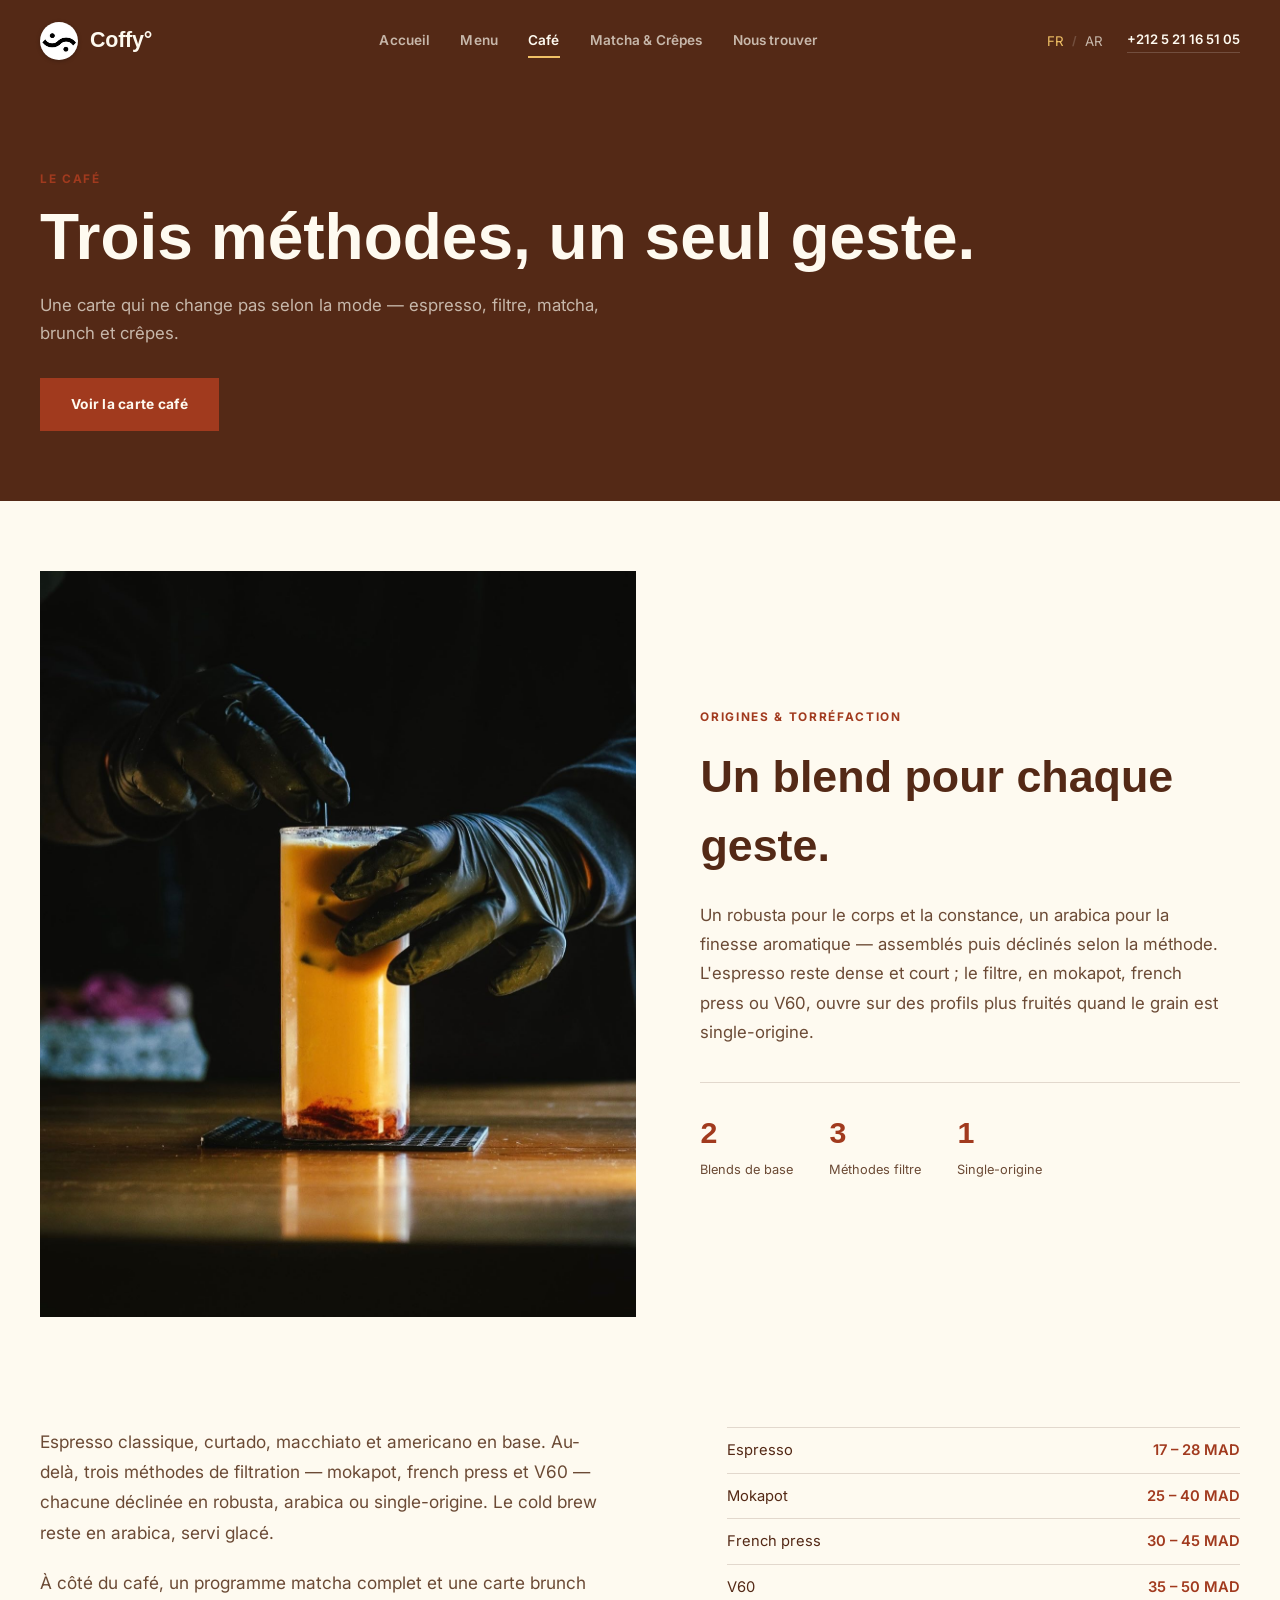
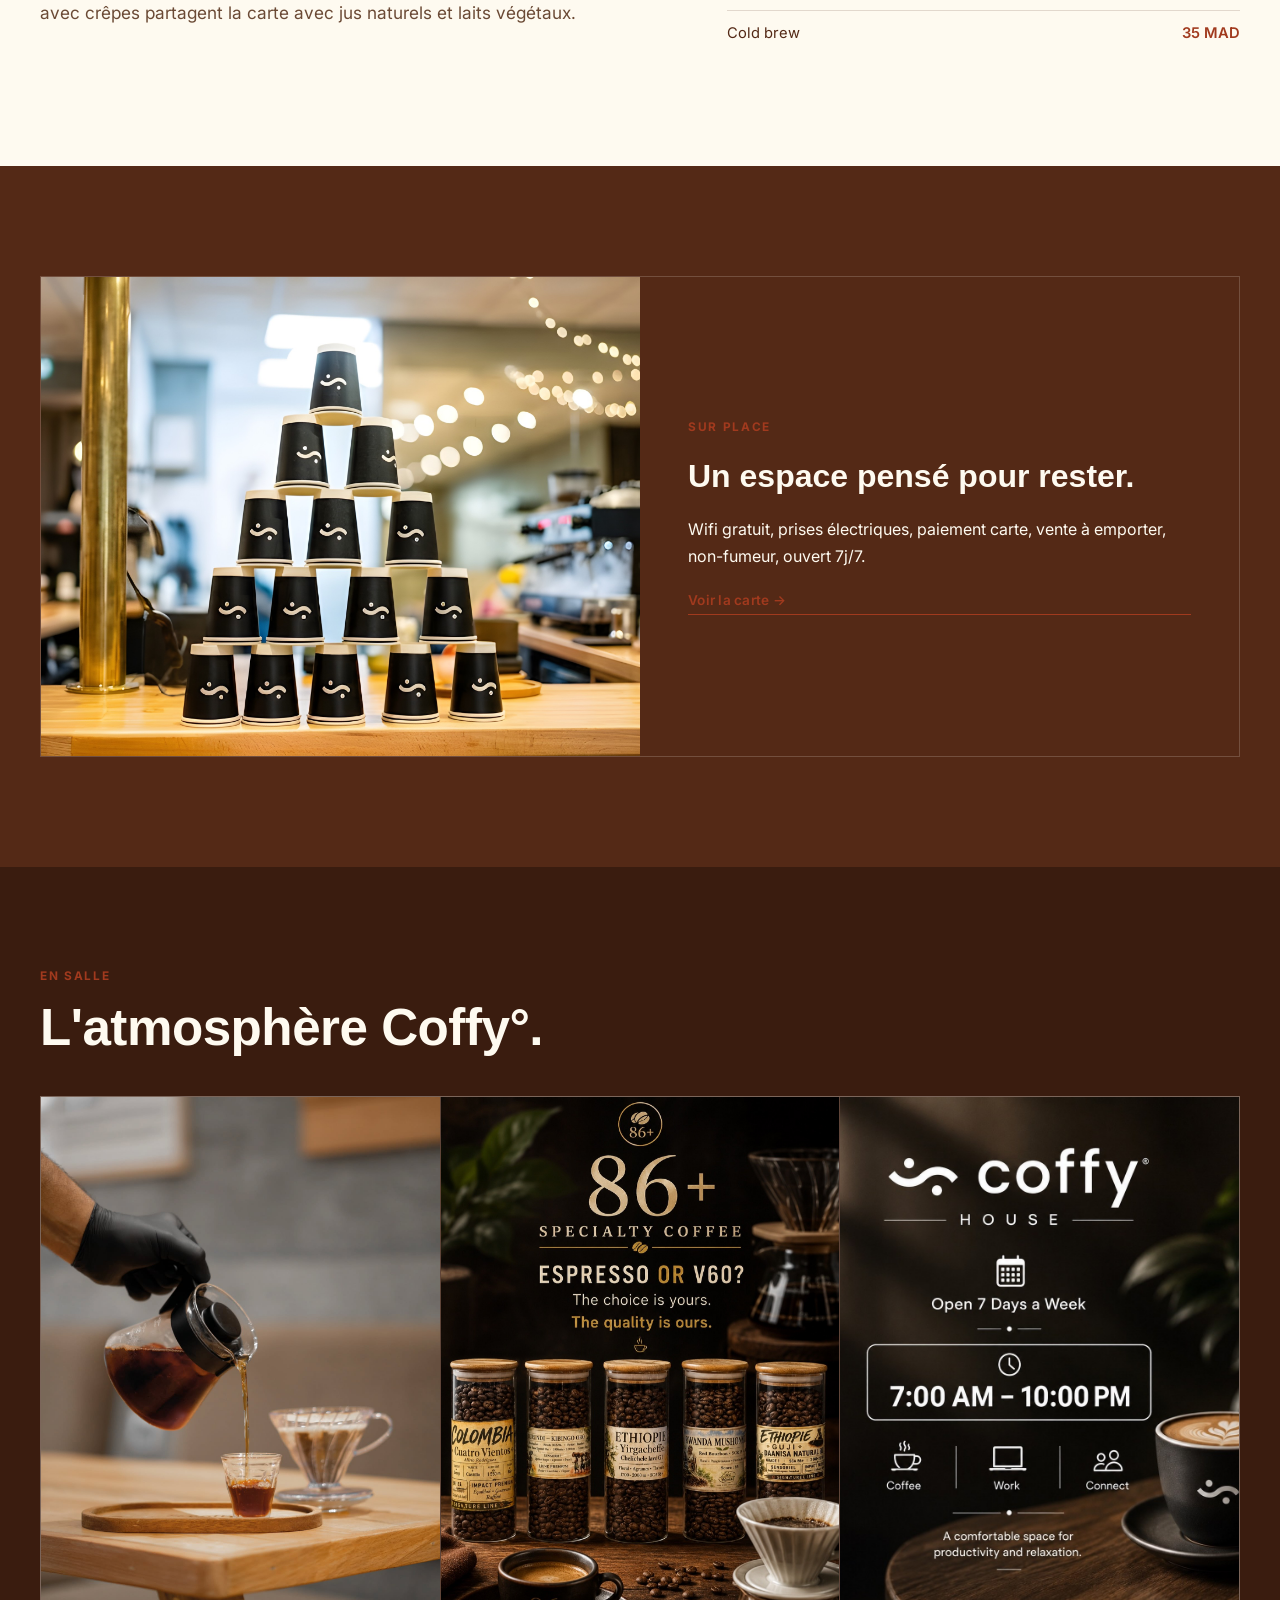
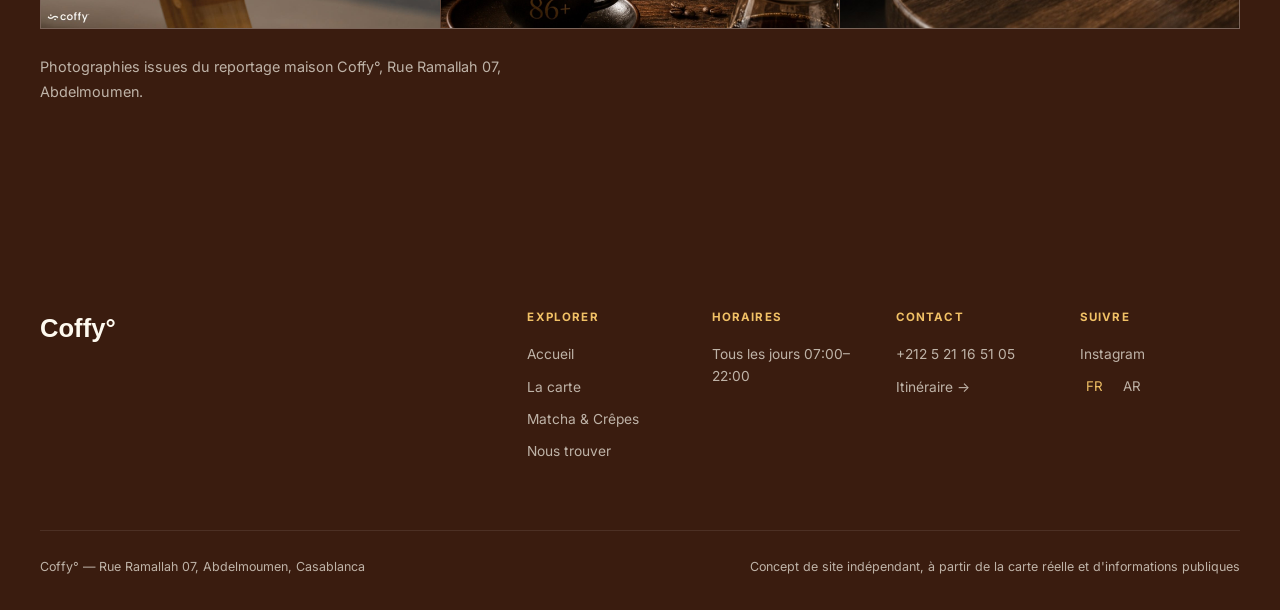
==== cafe.html @ a7403313 "Initial commit" ====
<!DOCTYPE html>
<html lang="fr">
<head>
<meta charset="UTF-8">
<meta name="viewport" content="width=device-width, initial-scale=1.0">
<title>Le café — Coffy° House Casablanca</title>
<meta name="description" content="Espresso, mokapot, french press, V60 et cold brew — la philosophie café de Coffy° House, Rue Ramallah 07, Abdelmoumen, Casablanca.">
<meta name="theme-color" content="#542916">
<link rel="icon" href="public/logo/Coffy.jpg" type="image/jpeg">
<link rel="preconnect" href="https://fonts.googleapis.com">
<link rel="preconnect" href="https://fonts.gstatic.com" crossorigin>
<link href="https://fonts.googleapis.com/css2?family=Inter:ital,wght@0,400..800;1,400..800&family=Noto+Sans+Arabic:wght@400;500;600;700&display=swap" rel="stylesheet">
<link rel="stylesheet" href="styles.css">
</head>
<body>

<div class="nav" id="mainnav">
  <div class="nav-inner">
    <a class="brand-mark" href="index.html">
      <img class="brand-logo" src="public/logo/Coffy.jpg" alt="Coffy°" width="38" height="38">
      <span class="word">Coffy°</span>
    </a>
    <div class="nav-links">
      <a href="index.html" data-page="index">Accueil</a>
      <a href="menu.html" data-page="menu">Menu</a>
      <a href="cafe.html" data-page="cafe" class="active">Café</a>
      <a href="matcha-atay.html" data-page="matcha-atay">Matcha &amp; Crêpes</a>
      <a href="nous-trouver.html" data-page="nous-trouver">Nous trouver</a>
    </div>
    <div class="nav-right">
      <div class="langswitch" role="group" aria-label="Choix de la langue">
        <button type="button" data-lang="fr">FR</button><span class="sep">/</span>
        <button type="button" data-lang="ar">AR</button>
      </div>
      <a class="nav-tel" href="tel:+212521165105">+212 5 21 16 51 05</a>
      <button class="navtoggle" id="navtoggle" aria-label="Ouvrir le menu" aria-expanded="false" aria-controls="mobilenav">
        <svg width="16" height="16" viewBox="0 0 24 24" fill="none" stroke="currentColor" stroke-width="1.8"><path d="M3 6h18M3 12h18M3 18h18"/></svg>
      </button>
    </div>
  </div>
  <div class="mobilenav" id="mobilenav">
    <a href="index.html">Accueil</a>
    <a href="menu.html">Menu</a>
    <a href="cafe.html">Café</a>
    <a href="matcha-atay.html">Matcha &amp; Crêpes</a>
    <a href="nous-trouver.html">Nous trouver</a>
    <a href="contact.html">Contact</a>
    <div class="mobilenav-foot">
      <div class="langswitch" role="group" aria-label="Choix de la langue">
        <button type="button" data-lang="fr">FR</button><span class="sep">/</span>
        <button type="button" data-lang="ar">AR</button>
      </div>
      <a class="nav-tel" href="tel:+212521165105" style="color:var(--sub-on-dark);text-decoration:none;">+212 5 21 16 51 05</a>
    </div>
  </div>
</div>
<div class="lang-note" id="langnote">Cette page est en cours de traduction — le contenu reste en français pour le moment. / هذه الصفحة قيد الترجمة، المحتوى معروض بالفرنسية حاليًا.</div>

<header class="page-head">
  <div class="wrap">
    <span class="eyebrow">Le café</span>
    <h1>Trois méthodes, un seul geste.</h1>
    <p>Une carte qui ne change pas selon la mode — espresso, filtre, matcha, brunch et crêpes.</p>
    <div class="hero-ctas" style="opacity:1;transform:none;margin-top:30px;">
      <a class="btn btn-fill" href="menu.html">Voir la carte café</a>
    </div>
  </div>
</header>

<section class="section-paper" style="padding-top:70px;">
  <div class="wrap">
    <div class="story reveal">
      <div class="story-img"><img src="public/coffy/3c.jpg" alt="Préparation d'une boisson glacée au comptoir Coffy°" loading="lazy"></div>
      <div class="story-text">
        <span class="eyebrow">Origines &amp; torréfaction</span>
        <h2 class="display">Un blend pour chaque geste.</h2>
        <p class="sec-body">Un robusta pour le corps et la constance, un arabica pour la finesse aromatique — assemblés puis déclinés selon la méthode. L'espresso reste dense et court&nbsp;; le filtre, en mokapot, french press ou V60, ouvre sur des profils plus fruités quand le grain est single-origine.</p>
        <div class="story-stats">
          <div class="story-stat"><b>2</b><span>Blends de base</span></div>
          <div class="story-stat"><b>3</b><span>Méthodes filtre</span></div>
          <div class="story-stat"><b>1</b><span>Single-origine</span></div>
        </div>
      </div>
    </div>
  </div>
</section>

<section class="section-paper" style="padding-top:0;">
  <div class="wrap">
    <div style="display:grid;grid-template-columns:1.1fr .9fr;gap:60px;" class="reveal">
      <div>
        <p style="font-size:1.08rem;line-height:1.75;color:var(--sub-paper);max-width:560px;margin:0 0 20px;">Espresso classique, curtado, macchiato et americano en base. Au-delà, trois méthodes de filtration — mokapot, french press et V60 — chacune déclinée en robusta, arabica ou single-origine. Le cold brew reste en arabica, servi glacé.</p>
        <p style="font-size:1.08rem;line-height:1.75;color:var(--sub-paper);max-width:560px;">À côté du café, un programme matcha complet et une carte brunch avec crêpes partagent la carte avec jus naturels et laits végétaux.</p>
      </div>
      <div>
        <table class="hours-table" style="border-top:1px solid var(--line);">
          <tr style="border-top:none;"><td style="border-top:none;">Espresso</td><td style="border-top:none;">17 – 28 MAD</td></tr>
          <tr><td>Mokapot</td><td>25 – 40 MAD</td></tr>
          <tr><td>French press</td><td>30 – 45 MAD</td></tr>
          <tr><td>V60</td><td>35 – 50 MAD</td></tr>
          <tr><td>Cold brew</td><td>35 MAD</td></tr>
        </table>
      </div>
    </div>
  </div>
</section>

<section class="section-dark">
  <div class="wrap">
    <div class="feature-large reveal">
      <div class="thumb"><img src="public/hero/hero.jpg" alt="Comptoir et salle Coffy° House, Rue Ramallah, Abdelmoumen" loading="lazy"></div>
      <div class="body">
        <span class="eyebrow">Sur place</span>
        <h3>Un espace pensé pour rester.</h3>
        <p>Wifi gratuit, prises électriques, paiement carte, vente à emporter, non-fumeur, ouvert 7j/7.</p>
        <a class="link-arrow terracotta" href="menu.html">Voir la carte →</a>
      </div>
    </div>
  </div>
</section>

<section class="section-roasted">
  <div class="wrap">
    <span class="eyebrow">En salle</span>
    <h2 class="sec-title" style="font-size:clamp(2rem,4vw,3.4rem);margin-bottom:40px;">L'atmosphère Coffy°.</h2>
    <div style="display:grid;grid-template-columns:1fr 1fr 1fr;gap:1px;background:var(--line-on-dark);border:1px solid var(--line-on-dark);" class="reveal">
      <div class="slot" style="aspect-ratio:3/4;border:none;"><img src="public/coffy/esp.jpg" alt="Préparation d'un café filtre au comptoir" loading="lazy"></div>
      <div class="slot" style="aspect-ratio:3/4;border:none;"><img src="public/coffy/86.jpg" alt="Sélection de cafés de spécialité en fûts, Coffy°" loading="lazy"></div>
      <div class="slot" style="aspect-ratio:3/4;border:none;"><img src="public/coffy/coffy.jpg" alt="Coin lecture et latte art Coffy° House" loading="lazy"></div>
    </div>
    <p style="margin-top:26px;font-size:.9rem;color:var(--sub-on-dark);max-width:560px;line-height:1.7;">Photographies issues du reportage maison Coffy°, Rue Ramallah 07, Abdelmoumen.</p>
  </div>
</section>

<footer>
  <div class="wrap">
    <div class="foot-top">
      <div class="foot-mark">Coffy°</div>
      <div class="foot-cols">
        <div class="foot-col">
          <h4>Explorer</h4>
          <a href="index.html">Accueil</a>
          <a href="menu.html">La carte</a>
          <a href="matcha-atay.html">Matcha &amp; Crêpes</a>
          <a href="nous-trouver.html">Nous trouver</a>
        </div>
        <div class="foot-col">
          <h4>Horaires</h4>
          <span>Tous les jours 07:00–22:00</span>
        </div>
        <div class="foot-col">
          <h4>Contact</h4>
          <a href="tel:+212521165105">+212 5 21 16 51 05</a>
          <a href="https://www.google.com/maps/dir/?api=1&destination=33.57774,-7.6260107" target="_blank" rel="noopener">Itinéraire →</a>
        </div>
        <div class="foot-col">
          <h4>Suivre</h4>
          <a href="https://www.instagram.com/coffy.network/" target="_blank" rel="noopener">Instagram</a>
          <div class="foot-lang" role="group" aria-label="Choix de la langue" style="margin-top:10px;">
            <button type="button" data-lang="fr">FR</button>
            <button type="button" data-lang="ar">AR</button>
          </div>
        </div>
      </div>
    </div>
    <div class="foot-bottom">
      <span>Coffy° — Rue Ramallah 07, Abdelmoumen, Casablanca</span>
      <span>Concept de site indépendant, à partir de la carte réelle et d'informations publiques</span>
    </div>
  </div>
</footer>

<script src="common.js"></script>
</body>
</html>
---- styles.css ----
/* ===========================================================
   COFFY° — Brunch | Specialty Coffee | Matcha | Crêpes
   Casablanca — Rue Ramallah 07, Abdelmoumen
   Brand palette: Espresso / Terre Cuite / Miel Doré / Eau Trouble / Bleu Porcelaine / Nuage de Lait
   Typography: Arial Bold (display) + Inter (UI / body)
   =========================================================== */

:root{
  /* ---- Brand palette (mandatory) ---- */
  --espresso:#542916;
  --eau-trouble:#b79858;
  --terre-cuite:#a13a1e;
  --bleu-porcelaine:#88b8ce;
  --nuage-de-lait:#fefaf0;
  --miel-dore:#f1c166;

  /* ---- Derived working tones ---- */
  --espresso-2:#3a1c0f;      /* deepest bg, footer */
  --espresso-3:#6b3a22;      /* lighter espresso, borders on dark */
  --terre-cuite-2:#b8451f;   /* hover state for CTA */
  --porcelaine-deep:#4a7d94; /* readable blue for text/labels on cream */
  --cream-2:#f7efd9;         /* secondary light section bg (cream + eau-trouble tint) */

  /* ---- Semantic / legacy-compatible aliases (used across all pages) ---- */
  --ink:var(--espresso);
  --ink-2:var(--espresso-2);
  --paper:var(--nuage-de-lait);
  --paper-2:var(--cream-2);
  --rust:var(--terre-cuite);
  --rust-2:var(--terre-cuite-2);
  --terracotta:var(--terre-cuite);
  --terracotta-light:var(--miel-dore);
  --brass:var(--eau-trouble);
  --brass-2:var(--miel-dore);
  --sage:var(--bleu-porcelaine);
  --sage-2:var(--porcelaine-deep);
  --white:var(--nuage-de-lait);
  --sub-paper:#6b4a35;
  --sub-dark:rgba(254,250,240,.68);
  --sub-on-dark:var(--sub-dark);
  --line:rgba(84,41,22,.16);
  --line-2:rgba(84,41,22,.09);
  --line-dark:rgba(254,250,240,.18);
  --line-dark-2:rgba(254,250,240,.09);
  --line-on-dark:var(--line-dark);

  /* ---- Typography ---- */
  --f-display:Arial, "Helvetica Neue", Helvetica, sans-serif;
  --f-ui:'Inter', -apple-system, BlinkMacSystemFont, "Segoe UI", Roboto, sans-serif;
  --f-mono:var(--f-ui);

  --ease: cubic-bezier(.22,.68,.1,1);
  --wrap: 1280px;
}

*{ box-sizing:border-box; }
html{ scroll-behavior:smooth; }
@media (prefers-reduced-motion: reduce){
  html{ scroll-behavior:auto; }
  *{ animation-duration:.001ms !important; animation-iteration-count:1 !important; transition-duration:.001ms !important; scroll-behavior:auto !important; }
}
body{
  margin:0;
  background:var(--paper);
  color:var(--ink);
  font-family:var(--f-ui);
  font-size:16px;
  line-height:1.55;
  -webkit-font-smoothing:antialiased;
  overflow-x:hidden;
}
img{ max-width:100%; display:block; }
a{ color:inherit; text-decoration:none; }
button{ font-family:inherit; cursor:pointer; background:none; border:none; color:inherit; }
.wrap{ max-width:var(--wrap); margin:0 auto; padding:0 40px; }
:focus-visible{ outline:2px solid var(--terre-cuite); outline-offset:3px; border-radius:2px; }

.eyebrow{
  display:block; font-family:var(--f-ui); font-size:.74rem; font-weight:700; letter-spacing:.14em;
  text-transform:uppercase; color:var(--terre-cuite); margin-bottom:16px;
}
.eyebrow.on-dark{ color:var(--miel-dore); }
.eyebrow.sage{ color:var(--porcelaine-deep); }

.sec-title{
  font-family:var(--f-display); font-weight:700;
  font-size:clamp(2rem,4.2vw,3.4rem); line-height:1.06; letter-spacing:-.01em; margin:0;
}
.sec-title i{ font-style:normal; color:var(--terre-cuite); }
.sec-body{ font-size:1.05rem; line-height:1.75; color:var(--sub-paper); max-width:520px; margin:0; }
.sec-body.on-dark{ color:var(--sub-dark); }

.btn{
  display:inline-flex; align-items:center; gap:10px; padding:15px 30px;
  font-family:var(--f-ui); font-size:.86rem; font-weight:700; letter-spacing:.02em;
  border:1px solid transparent; transition:transform .35s var(--ease), background .3s, color .3s, border-color .3s;
  will-change:transform;
}
.btn-fill{ background:var(--terre-cuite); color:var(--nuage-de-lait); }
.btn-fill:hover{ background:var(--terre-cuite-2); }
.btn-ghost{ border-color:currentColor; color:var(--white); }
.btn-ghost:hover{ background:var(--white); color:var(--ink); }
.btn-ghost.dark{ color:var(--ink); }
.btn-ghost.dark:hover{ background:var(--ink); color:var(--white); }

.link-arrow{
  display:inline-flex; align-items:center; gap:8px; font-family:var(--f-ui); font-size:.85rem; font-weight:600;
  letter-spacing:.02em; border-bottom:1px solid currentColor; padding-bottom:3px; transition:gap .3s var(--ease), opacity .3s;
}
.link-arrow:hover{ gap:14px; }
.link-arrow.rust, .link-arrow.terracotta{ color:var(--terre-cuite); }
.link-arrow.on-dark{ color:var(--miel-dore); }

/* ---------- reveal-on-scroll ---------- */
.reveal{ opacity:0; transform:translateY(26px); transition:opacity .9s var(--ease), transform .9s var(--ease); }
.reveal.in{ opacity:1; transform:none; }
.reveal-stagger > *{ opacity:0; transform:translateY(22px); transition:opacity .8s var(--ease), transform .8s var(--ease); }
.reveal-stagger.in > *{ opacity:1; transform:none; }
.reveal-stagger.in > *:nth-child(1){ transition-delay:.02s; }
.reveal-stagger.in > *:nth-child(2){ transition-delay:.09s; }
.reveal-stagger.in > *:nth-child(3){ transition-delay:.16s; }
.reveal-stagger.in > *:nth-child(4){ transition-delay:.23s; }
.reveal-stagger.in > *:nth-child(5){ transition-delay:.30s; }
.reveal-stagger.in > *:nth-child(6){ transition-delay:.37s; }

/* =====================================================
   HEADER / NAV
   ===================================================== */
.nav{
  position:fixed; top:0; left:0; right:0; z-index:200;
  padding:22px 0; transition:padding .45s var(--ease), background .45s var(--ease), backdrop-filter .45s var(--ease), border-color .45s var(--ease);
  border-bottom:1px solid transparent;
}
.nav-inner{ max-width:var(--wrap); margin:0 auto; padding:0 40px; display:flex; align-items:center; justify-content:space-between; gap:24px; }
.brand-mark{ display:flex; align-items:center; gap:12px; }
.brand-logo{
  width:38px; height:38px; border-radius:50%; object-fit:cover; flex:0 0 auto;
  box-shadow:0 1px 4px rgba(0,0,0,.25); background:var(--nuage-de-lait);
}
.brand-mark .word{ font-family:var(--f-display); font-weight:700; font-size:1.34rem; color:var(--white); letter-spacing:-.01em; transition:color .45s var(--ease); }
.nav-links{ display:flex; gap:30px; }
.nav-links a{
  position:relative; font-size:.85rem; font-weight:600; letter-spacing:.01em; color:var(--sub-dark);
  padding:6px 0; transition:color .35s;
}
.nav-links a::after{
  content:''; position:absolute; left:0; right:0; bottom:0; height:2px; background:var(--miel-dore);
  transform:scaleX(0); transform-origin:right; transition:transform .4s var(--ease);
}
.nav-links a:hover, .nav-links a.active{ color:var(--white); }
.nav-links a.active::after, .nav-links a:hover::after{ transform:scaleX(1); transform-origin:left; }
.nav-right{ display:flex; align-items:center; gap:22px; }
.langswitch{ display:flex; align-items:center; gap:6px; font-family:var(--f-ui); font-size:.74rem; font-weight:700; letter-spacing:.03em; }
.langswitch button{ color:var(--sub-dark); padding:2px; }
.langswitch button.active{ color:var(--miel-dore); }
.langswitch .sep{ color:var(--line-dark); }
.nav-tel{ font-family:var(--f-ui); font-weight:600; font-size:.82rem; color:var(--white); border-bottom:1px solid var(--line-dark); padding-bottom:2px; }
.navtoggle{ display:none; color:var(--white); padding:6px; }

.nav.solid{
  padding:13px 0; background:rgba(84,41,22,.92); backdrop-filter:blur(14px) saturate(140%);
  border-bottom-color:var(--line-dark-2);
}

/* mobile full-screen nav */
.mobilenav{
  position:fixed; inset:0; background:var(--espresso); z-index:190;
  display:flex; flex-direction:column; justify-content:center; padding:100px 28px 60px;
  transform:translateY(-100%); transition:transform .55s var(--ease);
  overflow-y:auto;
}
.mobilenav.open{ transform:translateY(0); }
.mobilenav a{
  font-family:var(--f-display); font-weight:700; font-size:2.1rem; color:var(--white);
  padding:14px 0; border-bottom:1px solid var(--line-dark-2); word-break:break-word;
}
.mobilenav-foot{ margin-top:32px; display:flex; align-items:center; justify-content:space-between; flex-wrap:wrap; gap:14px; }

.lang-note{
  display:none; position:fixed; top:0; left:0; right:0; z-index:199; text-align:center;
  background:var(--espresso); color:var(--miel-dore); font-family:var(--f-ui); font-size:.72rem; font-weight:600;
  padding:8px 16px; letter-spacing:.01em;
}
.lang-note.show{ display:block; }

/* =====================================================
   HERO
   ===================================================== */
.hero{ position:relative; min-height:100vh; display:flex; flex-direction:column; justify-content:flex-end; color:var(--white); overflow:hidden; }
.hero-photo{ position:absolute; inset:0; z-index:0; }
.hero-photo img{ width:100%; height:100%; object-fit:cover; transform:scale(1.06); }
.hero-photo::after{
  content:''; position:absolute; inset:0;
  background:linear-gradient(180deg, rgba(42,20,10,.46) 0%, rgba(42,20,10,.30) 30%, rgba(36,17,9,.66) 78%, rgba(30,14,7,.94) 100%);
}
.hero-inner{ position:relative; z-index:2; max-width:var(--wrap); margin:0 auto; padding:190px 40px 66px; width:100%; }
.hero-loc{ font-family:var(--f-ui); font-size:.78rem; font-weight:700; letter-spacing:.14em; text-transform:uppercase; color:var(--miel-dore); margin-bottom:20px; opacity:0; transform:translateY(14px); transition:opacity .9s var(--ease) .1s, transform .9s var(--ease) .1s; }
.hero-tagline{ display:flex; flex-wrap:wrap; gap:8px 14px; margin-bottom:22px; opacity:0; transform:translateY(14px); transition:opacity .9s var(--ease) .18s, transform .9s var(--ease) .18s; }
.hero-tagline span{ font-family:var(--f-ui); font-size:.82rem; font-weight:600; letter-spacing:.02em; color:var(--nuage-de-lait); padding:6px 14px; border:1px solid var(--line-dark); border-radius:999px; }
.hero-headline{ margin:0 0 24px; font-family:var(--f-display); font-weight:700; }
.hero-headline .ln{ display:block; overflow:hidden; }
.hero-headline .ln span{ display:block; font-size:clamp(2.5rem,7.2vw,5.6rem); line-height:1.01; letter-spacing:-.02em; transform:translateY(105%); transition:transform 1s var(--ease); }
.hero-headline .ln2{ color:var(--miel-dore); }
.hero-sub{ max-width:500px; font-size:1.08rem; line-height:1.7; color:rgba(254,250,240,.86); opacity:0; transform:translateY(14px); transition:opacity .9s var(--ease) .5s, transform .9s var(--ease) .5s; margin-bottom:34px; }
.hero-ctas{ display:flex; gap:16px; flex-wrap:wrap; opacity:0; transform:translateY(14px); transition:opacity .9s var(--ease) .62s, transform .9s var(--ease) .62s; }
.hero.loaded .hero-loc, .hero.loaded .hero-tagline, .hero.loaded .hero-sub, .hero.loaded .hero-ctas{ opacity:1; transform:none; }
.hero.loaded .hero-headline .ln span{ transform:translateY(0); }
.hero.loaded .hero-headline .ln:nth-child(2) span{ transition-delay:.12s; }
.hero.loaded .hero-headline .ln:nth-child(3) span{ transition-delay:.24s; }

.pour-line{ width:180px; height:26px; margin:22px 0 0; opacity:0; transition:opacity 1.1s var(--ease) .9s; }
.hero.loaded .pour-line{ opacity:1; }
.pour-line path{ stroke-dasharray:220; stroke-dashoffset:220; transition:stroke-dashoffset 1.4s var(--ease) 1s; }
.hero.loaded .pour-line path{ stroke-dashoffset:0; }

.hero-strip{ position:relative; z-index:2; border-top:1px solid var(--line-dark-2); background:rgba(30,14,7,.35); }
.hero-strip-inner{
  max-width:var(--wrap); margin:0 auto; padding:18px 40px; display:flex; flex-wrap:wrap; gap:12px 40px;
  align-items:center; justify-content:space-between; font-family:var(--f-ui); font-size:.82rem; font-weight:500; color:var(--sub-dark);
}
.hero-strip-inner strong{ color:var(--white); font-weight:700; }

/* =====================================================
   GENERIC SECTIONS
   ===================================================== */
.section-paper{ background:var(--paper); padding:110px 0; }
.section-dark{ background:var(--ink); color:var(--white); padding:110px 0; }
.section-sage{ background:var(--paper-2); padding:110px 0; }
.section-roasted{ background:var(--ink-2); color:var(--white); padding:100px 0; }
.section-porcelaine{ background:var(--bleu-porcelaine); color:var(--espresso); padding:100px 0; }

/* =====================================================
   INTRO
   ===================================================== */
.intro-grid{ display:grid; grid-template-columns:.85fr 1fr; gap:70px; align-items:end; }

/* =====================================================
   SIGNATURES — editorial asymmetric grid
   ===================================================== */
.sig-grid{ display:grid; grid-template-columns:repeat(6,1fr); grid-auto-rows:110px; gap:3px; }
.sig-card{ position:relative; display:block; overflow:hidden; background:var(--espresso-2); }
.sig-card img{ position:absolute; inset:0; width:100%; height:100%; object-fit:cover; transition:transform 1s var(--ease); }
.sig-card:hover img{ transform:scale(1.06); }
.sig-card.big{ grid-column:1 / 4; grid-row:1 / 6; }
.sig-card.med:nth-of-type(2){ grid-column:4 / 7; grid-row:1 / 4; }
.sig-card.med.atay{ grid-column:4 / 7; grid-row:4 / 6; }
.sig-card.small.v60{ grid-column:1 / 3; grid-row:6 / 9; }
.sig-card.small.sweet{ grid-column:3 / 7; grid-row:6 / 9; }
.sig-body{
  position:absolute; left:0; right:0; bottom:0; padding:22px; z-index:2;
  background:linear-gradient(0deg, rgba(24,11,5,.88) 0%, rgba(24,11,5,0) 100%);
  color:var(--white); transform:translateY(10px); opacity:.94; transition:transform .5s var(--ease);
}
.sig-card:hover .sig-body{ transform:translateY(0); opacity:1; }
.sig-tag{ display:block; font-family:var(--f-ui); font-size:.7rem; font-weight:700; letter-spacing:.1em; text-transform:uppercase; color:var(--miel-dore); margin-bottom:6px; }
.sig-body h3{ font-family:var(--f-display); font-weight:700; font-size:clamp(1.05rem,2vw,1.6rem); margin:0 0 8px; }
.sig-price{ font-family:var(--f-ui); font-weight:600; font-size:.82rem; color:var(--sub-dark); }

/* =====================================================
   MENU — interactive
   ===================================================== */
.cat-pills{ display:flex; gap:10px; overflow-x:auto; padding-bottom:18px; margin-bottom:44px; border-bottom:1px solid var(--line); scrollbar-width:thin; }
.cat-pills::-webkit-scrollbar{ height:4px; }
.cat-pills::-webkit-scrollbar-thumb{ background:var(--line); }
.cat-pills button{
  flex:0 0 auto; padding:9px 18px; font-size:.82rem; font-weight:600; letter-spacing:.01em; color:var(--sub-paper);
  border:1px solid var(--line); white-space:nowrap; transition:.3s var(--ease); border-radius:3px;
}
.cat-pills button:hover{ border-color:var(--terre-cuite); color:var(--terre-cuite); }
.cat-pills button.active{ background:var(--ink); border-color:var(--ink); color:var(--white); }

.menu-cat{ display:none; }
.menu-cat.active{ display:block; animation:catin .5s var(--ease); }
@keyframes catin{ from{ opacity:0; transform:translateY(10px); } to{ opacity:1; transform:none; } }

.menu-feat{ display:grid; grid-template-columns:.85fr 1.15fr; gap:50px; align-items:center; margin-bottom:50px; padding-bottom:50px; border-bottom:1px solid var(--line); }
.menu-feat .thumb{ aspect-ratio:4/3; overflow:hidden; }
.menu-feat .thumb img{ width:100%; height:100%; object-fit:cover; }
.menu-feat .fbody h4{ font-family:var(--f-display); font-size:clamp(1.6rem,3vw,2.2rem); font-weight:700; margin:8px 0 14px; }
.menu-feat .fbody p{ color:var(--sub-paper); line-height:1.7; max-width:440px; margin:0 0 14px; }
.menu-feat .fprice{ font-family:var(--f-ui); font-weight:600; font-size:.8rem; color:var(--terre-cuite); }
.menu-cat h3.display{ font-family:var(--f-display); font-size:clamp(1.6rem,3vw,2.2rem); font-weight:700; margin-bottom:8px; }
.cat-note{ font-family:var(--f-ui); font-size:.78rem; color:var(--sub-paper); }

.group-label{ font-family:var(--f-ui); font-size:.72rem; font-weight:700; letter-spacing:.1em; text-transform:uppercase; color:var(--terre-cuite); margin:34px 0 12px; }
.list-row{ display:flex; align-items:baseline; gap:14px; padding:13px 0; border-bottom:1px solid var(--line-2); }
.list-row > div{ flex:0 0 auto; max-width:58%; }
.list-name{ font-size:1.02rem; font-weight:600; }
.list-desc{ display:block; font-size:.82rem; color:var(--sub-paper); margin-top:2px; }
.list-leader{ flex:1 1 auto; border-bottom:1px dotted var(--line); transform:translateY(-5px); min-width:16px; }
.list-prices{ flex:0 0 auto; display:flex; gap:14px; font-family:var(--f-ui); font-size:.92rem; color:var(--terre-cuite); font-weight:700; min-width:70px; justify-content:flex-end; }
.list-prices .empty{ color:var(--line); }
.footnote{ margin-top:26px; font-size:.8rem; color:var(--sub-paper); }

/* =====================================================
   MATCHA & ATAY / FEATURE PANELS
   ===================================================== */
.feature-large{ display:grid; grid-template-columns:1fr 1fr; gap:0; border:1px solid var(--line-dark); }
.feature-large.light{ border-color:var(--line); }
.feature-large .thumb{ aspect-ratio:5/4; overflow:hidden; }
.feature-large .thumb img{ width:100%; height:100%; object-fit:cover; transition:transform 1.2s var(--ease); }
.feature-large:hover .thumb img{ transform:scale(1.05); }
.feature-large .body{ padding:48px; display:flex; flex-direction:column; justify-content:center; }
.feature-large .body h3{ font-family:var(--f-display); font-weight:700; font-size:clamp(1.4rem,2.6vw,2rem); margin:0 0 14px; }
.feature-large .body p{ margin:0 0 20px; line-height:1.7; }
.hours-table{ border-collapse:collapse; width:100%; }
.hours-table td{ padding:11px 0; border-top:1px solid var(--line); font-size:.92rem; }
.hours-table td:last-child{ text-align:right; font-family:var(--f-ui); font-weight:600; color:var(--terre-cuite); }

/* =====================================================
   COFFEE EXPERIENCE — asymmetric story block
   ===================================================== */
.story{ display:grid; grid-template-columns:1.05fr .95fr; gap:64px; align-items:center; }
.story-img{ aspect-ratio:4/5; overflow:hidden; }
.story-img img{ width:100%; height:100%; object-fit:cover; }
.story-text .display{ font-family:var(--f-display); font-weight:700; font-size:clamp(1.9rem,3.6vw,2.8rem); margin:0 0 20px; }
.story-stats{ display:flex; gap:36px; margin-top:34px; padding-top:26px; border-top:1px solid var(--line); flex-wrap:wrap; }
.story-stat b{ display:block; font-family:var(--f-display); font-weight:700; font-size:1.9rem; color:var(--terre-cuite); }
.story-stat span{ font-size:.8rem; color:var(--sub-paper); }

/* =====================================================
   BRUNCH / MATCHA / CRÊPES — typographic band (no invented photography)
   ===================================================== */
.brunch-band{ position:relative; overflow:hidden; }
.brunch-grid{ display:grid; grid-template-columns:repeat(3,1fr); gap:1px; background:var(--line-dark); border:1px solid var(--line-dark); }
.brunch-panel{ background:var(--espresso); padding:52px 40px; position:relative; }
.brunch-panel.accent{ background:var(--terre-cuite); }
.brunch-panel.blue{ background:var(--bleu-porcelaine); color:var(--espresso); }
.brunch-panel .num{ font-family:var(--f-ui); font-size:.72rem; font-weight:700; letter-spacing:.14em; text-transform:uppercase; opacity:.72; margin-bottom:20px; display:block; }
.brunch-panel h3{ font-family:var(--f-display); font-weight:700; font-size:clamp(1.5rem,2.6vw,2.1rem); margin:0 0 16px; line-height:1.08; }
.brunch-panel p{ font-size:.98rem; line-height:1.7; opacity:.92; margin:0; max-width:340px; }
.brunch-panel.blue p{ color:rgba(58,28,15,.82); }

/* =====================================================
   VIDEO SECTION — editorial storytelling
   ===================================================== */
.video-block{ display:grid; grid-template-columns:.62fr 1.38fr; gap:56px; align-items:center; }
.video-frame{ position:relative; aspect-ratio:9/16; max-width:340px; margin:0 auto; overflow:hidden; border-radius:6px; box-shadow:0 24px 60px rgba(0,0,0,.35); }
.video-frame video{ width:100%; height:100%; object-fit:cover; display:block; }
.video-frame::after{ content:''; position:absolute; inset:0; box-shadow:inset 0 0 0 1px var(--line-dark); pointer-events:none; }
.video-text .display{ font-family:var(--f-display); font-weight:700; font-size:clamp(1.9rem,3.6vw,2.8rem); margin:0 0 20px; }
.video-text p{ line-height:1.75; max-width:460px; margin:0 0 20px; }

/* =====================================================
   ATMOSPHERE gallery — staggered masonry
   ===================================================== */
.gallery{ columns:4 220px; column-gap:14px; }
.gallery-item{ break-inside:avoid; margin-bottom:14px; overflow:hidden; opacity:0; transform:translateY(30px); transition:opacity .9s var(--ease), transform .9s var(--ease); }
.gallery-item.in{ opacity:1; transform:none; }
.gallery-item img{ width:100%; display:block; transition:transform .9s var(--ease); }
.gallery-item:hover img{ transform:scale(1.05); }
.gallery-item:nth-child(3n){ margin-top:34px; }
.amenities{ display:grid; grid-template-columns:repeat(3,1fr); border-top:1px solid var(--line-dark); margin-top:60px; }
.amenity{ padding:22px 0 22px 24px; border-bottom:1px solid var(--line-dark); border-left:1px solid var(--line-dark); display:flex; align-items:center; gap:12px; font-size:.92rem; font-weight:500; }
.amenity:nth-child(3n+1){ border-left:none; padding-left:0; }
.amenity .glyph{ width:6px; height:6px; background:var(--miel-dore); border-radius:50%; flex:0 0 auto; }

/* =====================================================
   SOCIAL / INSTAGRAM STRIP
   ===================================================== */
.social-grid{ display:grid; grid-template-columns:repeat(6,1fr); gap:3px; }
.social-item{ position:relative; aspect-ratio:1/1; overflow:hidden; display:block; background:var(--espresso-2); }
.social-item img{ width:100%; height:100%; object-fit:cover; transition:transform .8s var(--ease), filter .4s; }
.social-item:hover img{ transform:scale(1.07); }
.social-item::after{ content:''; position:absolute; inset:0; background:linear-gradient(0deg, rgba(24,11,5,.55) 0%, rgba(24,11,5,0) 40%); opacity:0; transition:opacity .3s; }
.social-item:hover::after{ opacity:1; }
.social-item .ig-icon{ position:absolute; left:14px; bottom:14px; z-index:2; opacity:0; transform:translateY(8px); transition:opacity .3s, transform .3s; color:var(--white); }
.social-item:hover .ig-icon{ opacity:1; transform:none; }

/* =====================================================
   STORY / IDENTITY
   ===================================================== */
.identity{ display:grid; grid-template-columns:1fr; gap:0; text-align:center; max-width:820px; margin:0 auto; }
.identity .statement{ font-family:var(--f-display); font-weight:700; font-size:clamp(2rem,4.6vw,3.4rem); line-height:1.1; margin:0 0 32px; }
.identity p{ font-size:1.08rem; line-height:1.8; color:var(--sub-dark); max-width:640px; margin:0 auto; }
.motif{ width:120px; height:20px; margin:36px auto; opacity:.85; }

/* =====================================================
   LOCATION
   ===================================================== */
.location-grid{ display:grid; grid-template-columns:.85fr 1.15fr; gap:60px; }
.info-block{ padding-bottom:26px; margin-bottom:26px; border-bottom:1px solid var(--line-dark); }
.info-block:last-child{ border-bottom:none; }
.info-block h4{ font-family:var(--f-ui); font-size:.74rem; font-weight:700; letter-spacing:.1em; text-transform:uppercase; color:var(--miel-dore); margin:0 0 12px; }
.contact-line{ display:block; font-family:var(--f-display); font-weight:700; font-size:1.24rem; margin-bottom:8px; }
.map-frame{ aspect-ratio:4/3; border:1px solid var(--line-dark); overflow:hidden; filter:sepia(8%) saturate(1.05) contrast(1.03); }
.map-frame iframe{ width:100%; height:100%; border:0; }

/* =====================================================
   CTA BAND
   ===================================================== */
.cta-band{ padding:80px 0 !important; }
.cta-band .wrap{ display:flex; align-items:center; justify-content:space-between; flex-wrap:wrap; gap:24px; }
.cta-band h2{ font-family:var(--f-display); font-weight:700; font-size:clamp(1.6rem,3.2vw,2.3rem); margin:0; max-width:640px; }

/* =====================================================
   FOOTER
   ===================================================== */
footer{ background:var(--ink-2); color:var(--white); padding:90px 0 34px; }
.foot-top{ display:grid; grid-template-columns:.9fr 1.5fr; gap:60px; padding-bottom:56px; border-bottom:1px solid var(--line-dark-2); }
.foot-brand{ display:flex; align-items:center; gap:12px; margin-bottom:18px; }
.foot-brand img{ width:36px; height:36px; border-radius:50%; box-shadow:0 1px 4px rgba(0,0,0,.25); }
.foot-mark{ font-family:var(--f-display); font-weight:700; font-size:1.6rem; }
.foot-desc{ color:var(--sub-dark); font-size:.92rem; line-height:1.7; max-width:320px; }
.foot-social{ display:flex; gap:14px; margin-top:22px; }
.foot-social a{ width:34px; height:34px; border:1px solid var(--line-dark); display:flex; align-items:center; justify-content:center; transition:border-color .3s, background .3s; }
.foot-social a:hover{ border-color:var(--miel-dore); background:var(--line-dark-2); }
.foot-cols{ display:grid; grid-template-columns:repeat(4,1fr); gap:24px; }
.foot-col h4{ font-family:var(--f-ui); font-size:.72rem; font-weight:700; letter-spacing:.1em; text-transform:uppercase; color:var(--miel-dore); margin:0 0 18px; }
.foot-col a, .foot-col span{ display:block; font-size:.86rem; color:var(--sub-dark); margin-bottom:11px; }
.foot-col a:hover{ color:var(--white); }
.foot-lang{ display:flex; gap:8px; margin-top:6px; font-family:var(--f-ui); font-size:.78rem; font-weight:600; }
.foot-lang button{ color:var(--sub-dark); }
.foot-lang button.active{ color:var(--miel-dore); }
.foot-bottom{ display:flex; justify-content:space-between; flex-wrap:wrap; gap:12px; padding-top:26px; font-size:.78rem; color:var(--sub-dark); }
.foot-statement{ font-family:var(--f-display); font-weight:700; font-size:1.1rem; color:var(--miel-dore); margin-top:20px; }

/* =====================================================
   PAGE HEADER (sub-pages)
   ===================================================== */
.page-head{ background:var(--ink); color:var(--white); padding:170px 0 70px; }
.page-head h1{ font-family:var(--f-display); font-weight:700; font-size:clamp(2.4rem,5.4vw,4rem); line-height:1.04; margin:14px 0 20px; }
.page-head p{ max-width:560px; font-size:1.05rem; line-height:1.7; color:var(--sub-dark); margin:0; }
.micro{ font-family:var(--f-ui); font-size:.72rem; font-weight:700; letter-spacing:.1em; text-transform:uppercase; }

/* misc placeholder-slot cleanup (legacy) */
.slot{ display:flex; align-items:center; justify-content:center; background:var(--espresso-2); overflow:hidden; }
.slot img{ width:100%; height:100%; object-fit:cover; }
.slot-tag{ font-family:var(--f-ui); font-size:.7rem; letter-spacing:.08em; text-transform:uppercase; color:var(--sub-dark); }

/* =====================================================
   RTL
   ===================================================== */
html[dir="rtl"] body{ font-family:'Inter', 'Noto Sans Arabic', sans-serif; }
html[dir="rtl"] .eyebrow, html[dir="rtl"] .hero-loc, html[dir="rtl"] .sig-tag,
html[dir="rtl"] .group-label, html[dir="rtl"] .cat-note, html[dir="rtl"] .info-block h4,
html[dir="rtl"] .foot-col h4{ letter-spacing:0; }
html[dir="rtl"] .link-arrow{ flex-direction:row-reverse; }
html[dir="rtl"] .link-arrow svg{ transform:scaleX(-1); }
html[dir="rtl"] .nav-links a::after{ transform-origin:left; }
html[dir="rtl"] .nav-links a.active::after, html[dir="rtl"] .nav-links a:hover::after{ transform-origin:right; }
html[dir="rtl"] .sec-body, html[dir="rtl"] .foot-desc, html[dir="rtl"] .identity p{ margin-inline:0 auto; }
html[dir="rtl"] .list-prices{ flex-direction:row-reverse; }
html[dir="rtl"] .hours-table td:last-child{ text-align:left; }
html[dir="rtl"] .amenity:nth-child(3n+1){ border-left:1px solid var(--line-dark); border-right:none; padding-left:24px; }
html[dir="rtl"] .amenity{ border-left:none; border-right:1px solid var(--line-dark); padding-left:0; padding-right:24px; }
html[dir="rtl"] .amenity:nth-child(3n+1){ border-right:none; padding-right:0; }
html[dir="rtl"] .pour-line{ transform:scaleX(-1); }
html[dir="rtl"] .motif{ transform:scaleX(-1); }

/* =====================================================
   RESPONSIVE
   ===================================================== */
@media (max-width:1080px){
  .wrap{ padding:0 26px; }
  .nav-inner{ padding:0 26px; }
  .intro-grid, .story, .location-grid, .foot-top{ grid-template-columns:1fr; gap:34px; }
  .story{ grid-template-columns:1fr; }
  .story-img{ order:-1; aspect-ratio:16/10; }
  .sig-grid{ grid-template-columns:repeat(2,1fr); grid-auto-rows:170px; }
  .sig-card.big{ grid-column:1/3; grid-row:1/3; }
  .sig-card.med:nth-of-type(2){ grid-column:1/2; grid-row:3/4; }
  .sig-card.med.atay{ grid-column:2/3; grid-row:3/4; }
  .sig-card.small.v60{ grid-column:1/2; grid-row:4/5; }
  .sig-card.small.sweet{ grid-column:2/3; grid-row:4/5; }
  .feature-large{ grid-template-columns:1fr; }
  .foot-cols{ grid-template-columns:repeat(2,1fr); }
  .gallery{ columns:3 180px; }
  .brunch-grid{ grid-template-columns:1fr; }
  .video-block{ grid-template-columns:1fr; }
  .video-frame{ max-width:280px; }
  .social-grid{ grid-template-columns:repeat(3,1fr); }
}
@media (max-width:820px){
  .nav-links{ display:none; }
  .nav-inner .nav-tel{ display:none; }
  .navtoggle{ display:block; }
  .hero-inner{ padding:140px 22px 46px; }
  .hero-strip-inner{ padding:16px 22px; font-size:.74rem; }
  .wrap{ padding:0 22px; }
  .nav-inner{ padding:0 22px; }
  .section-paper, .section-dark, .section-sage, .section-roasted, .section-porcelaine{ padding:70px 0; }
  .menu-feat{ grid-template-columns:1fr; gap:24px; }
  .list-row > div{ max-width:62%; }
  .amenities{ grid-template-columns:repeat(2,1fr); }
  .amenity:nth-child(2n+1){ border-left:none; padding-left:0; }
  html[dir=rtl] .amenity:nth-child(2n+1){ border-right:none; padding-right:0; }
  .gallery{ columns:2 160px; }
  .cta-band .wrap{ flex-direction:column; align-items:flex-start; }
  .page-head{ padding:130px 0 54px; }
  .hero-tagline span{ font-size:.76rem; padding:5px 12px; }
}
@media (max-width:520px){
  .hero-headline .ln span{ font-size:clamp(2.2rem,10.5vw,3.2rem); }
  .sig-grid{ grid-template-columns:1fr; grid-auto-rows:220px; }
  .sig-card.big, .sig-card.med:nth-of-type(2), .sig-card.med.atay, .sig-card.small.v60, .sig-card.small.sweet{ grid-column:1/2; grid-row:auto; }
  .foot-cols{ grid-template-columns:1fr 1fr; gap:30px 20px; }
  .gallery{ columns:1; }
  .social-grid{ grid-template-columns:repeat(2,1fr); }
  .brunch-panel{ padding:40px 24px; }
  .video-frame{ max-width:220px; }
}
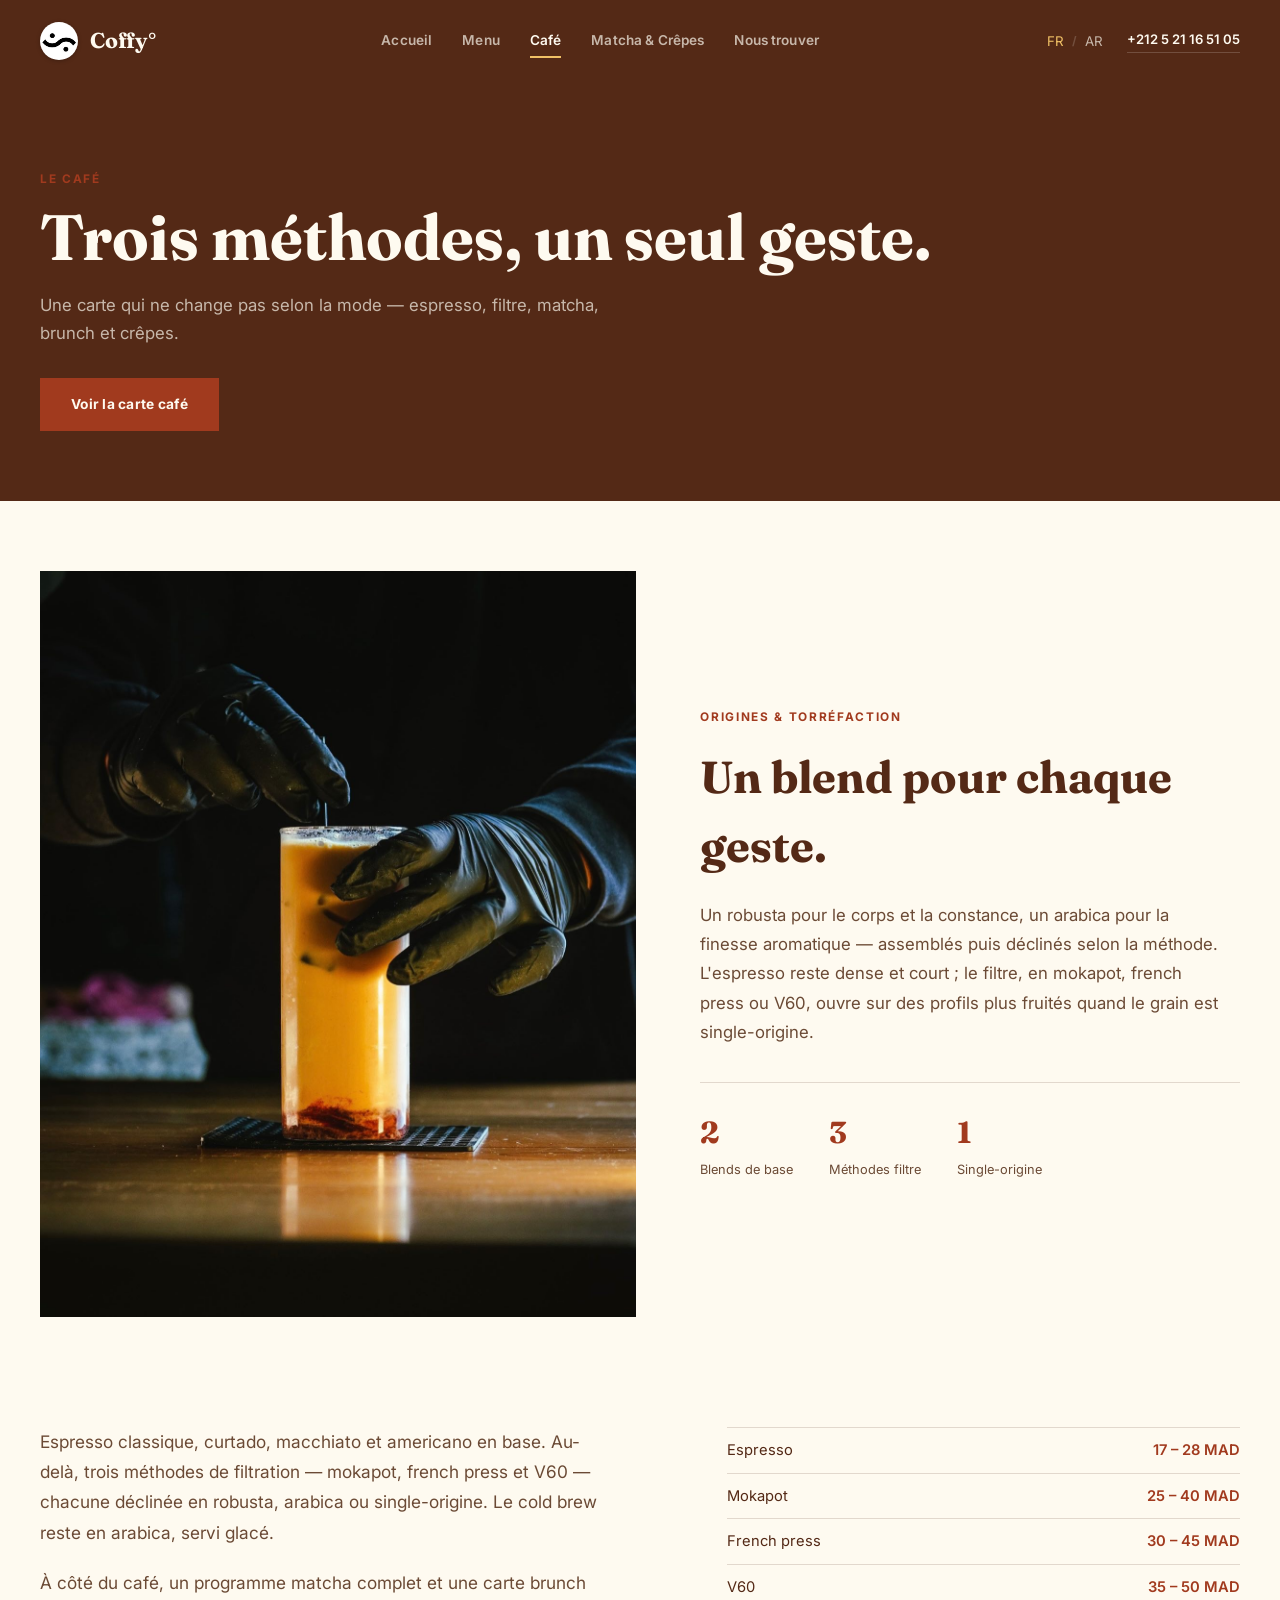
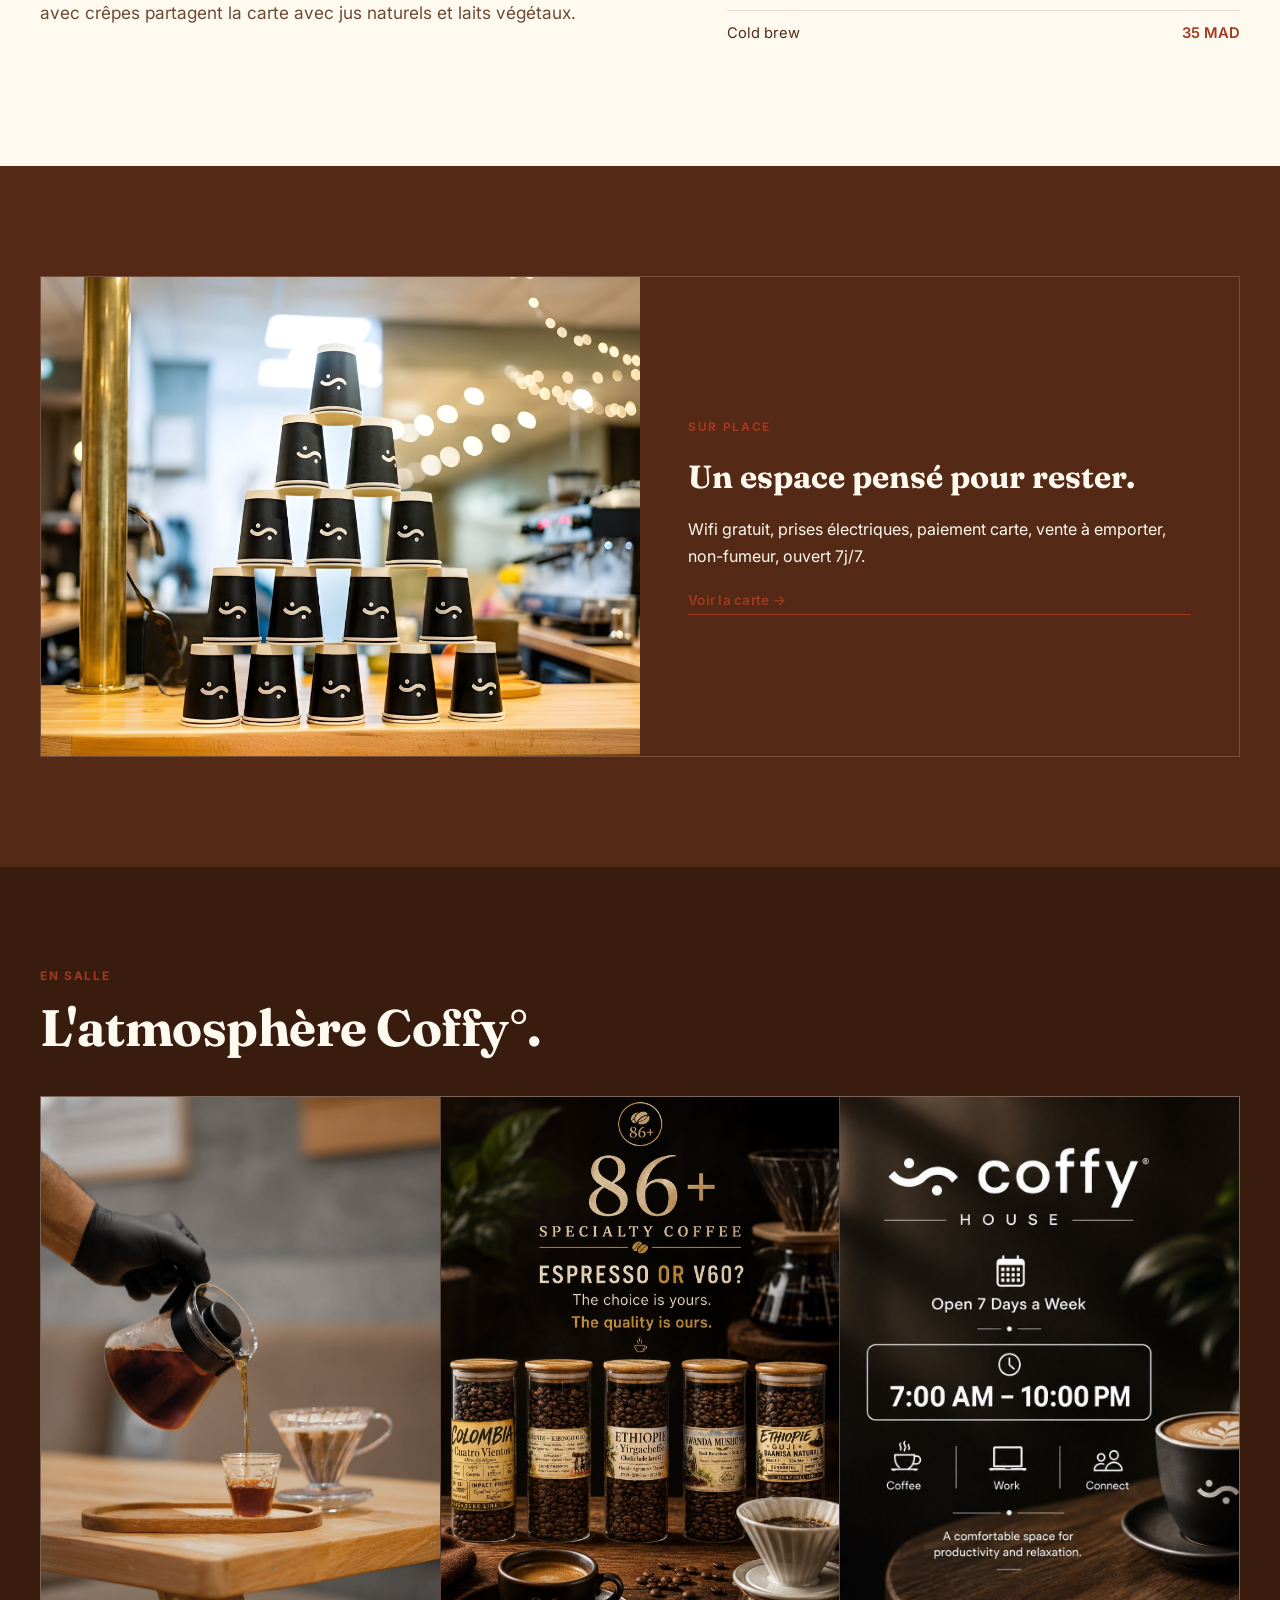
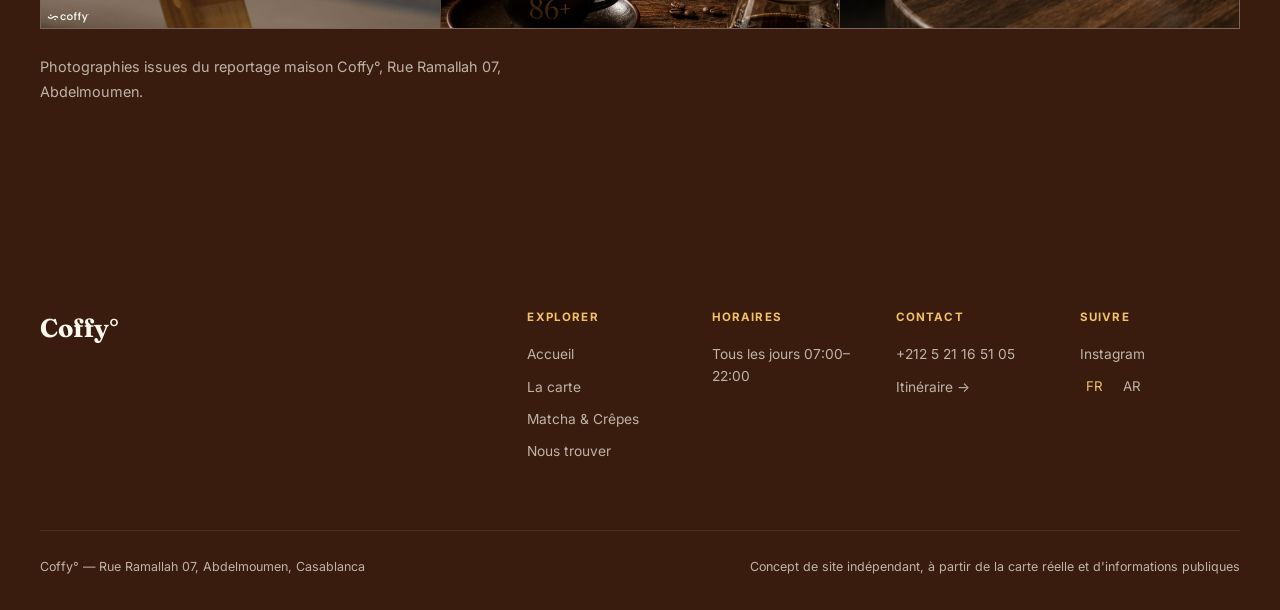
==== commit aa4d62a4: "fix vercel routing" ====
--- a/cafe.html
+++ b/cafe.html
@@ -9,7 +9,7 @@
 <link rel="icon" href="public/logo/Coffy.jpg" type="image/jpeg">
 <link rel="preconnect" href="https://fonts.googleapis.com">
 <link rel="preconnect" href="https://fonts.gstatic.com" crossorigin>
-<link href="https://fonts.googleapis.com/css2?family=Inter:ital,wght@0,400..800;1,400..800&family=Noto+Sans+Arabic:wght@400;500;600;700&display=swap" rel="stylesheet">
+<link href="https://fonts.googleapis.com/css2?family=Fraunces:ital,opsz,wght@0,9..144,500;0,9..144,600;0,9..144,700;1,9..144,500;1,9..144,600&family=Inter:ital,wght@0,400..800;1,400..800&family=Noto+Sans+Arabic:wght@400;500;600;700&display=swap" rel="stylesheet">
 <link rel="stylesheet" href="styles.css">
 </head>
 <body>
--- a/styles.css
+++ b/styles.css
@@ -2,7 +2,7 @@
    COFFY° — Brunch | Specialty Coffee | Matcha | Crêpes
    Casablanca — Rue Ramallah 07, Abdelmoumen
    Brand palette: Espresso / Terre Cuite / Miel Doré / Eau Trouble / Bleu Porcelaine / Nuage de Lait
-   Typography: Arial Bold (display) + Inter (UI / body)
+   Typography: Fraunces (editorial display serif) + Inter (UI / body)
    =========================================================== */
 
 :root{
@@ -45,7 +45,7 @@
   --line-on-dark:var(--line-dark);
 
   /* ---- Typography ---- */
-  --f-display:Arial, "Helvetica Neue", Helvetica, sans-serif;
+  --f-display:'Fraunces', Georgia, "Times New Roman", serif;
   --f-ui:'Inter', -apple-system, BlinkMacSystemFont, "Segoe UI", Roboto, sans-serif;
   --f-mono:var(--f-ui);
 
@@ -86,7 +86,8 @@
   font-family:var(--f-display); font-weight:700;
   font-size:clamp(2rem,4.2vw,3.4rem); line-height:1.06; letter-spacing:-.01em; margin:0;
 }
-.sec-title i{ font-style:normal; color:var(--terre-cuite); }
+.sec-title i{ font-style:italic; font-weight:500; color:var(--terre-cuite); }
+.hero-headline .ln2{ font-style:italic; font-weight:500; }
 .sec-body{ font-size:1.05rem; line-height:1.75; color:var(--sub-paper); max-width:520px; margin:0; }
 .sec-body.on-dark{ color:var(--sub-dark); }
 
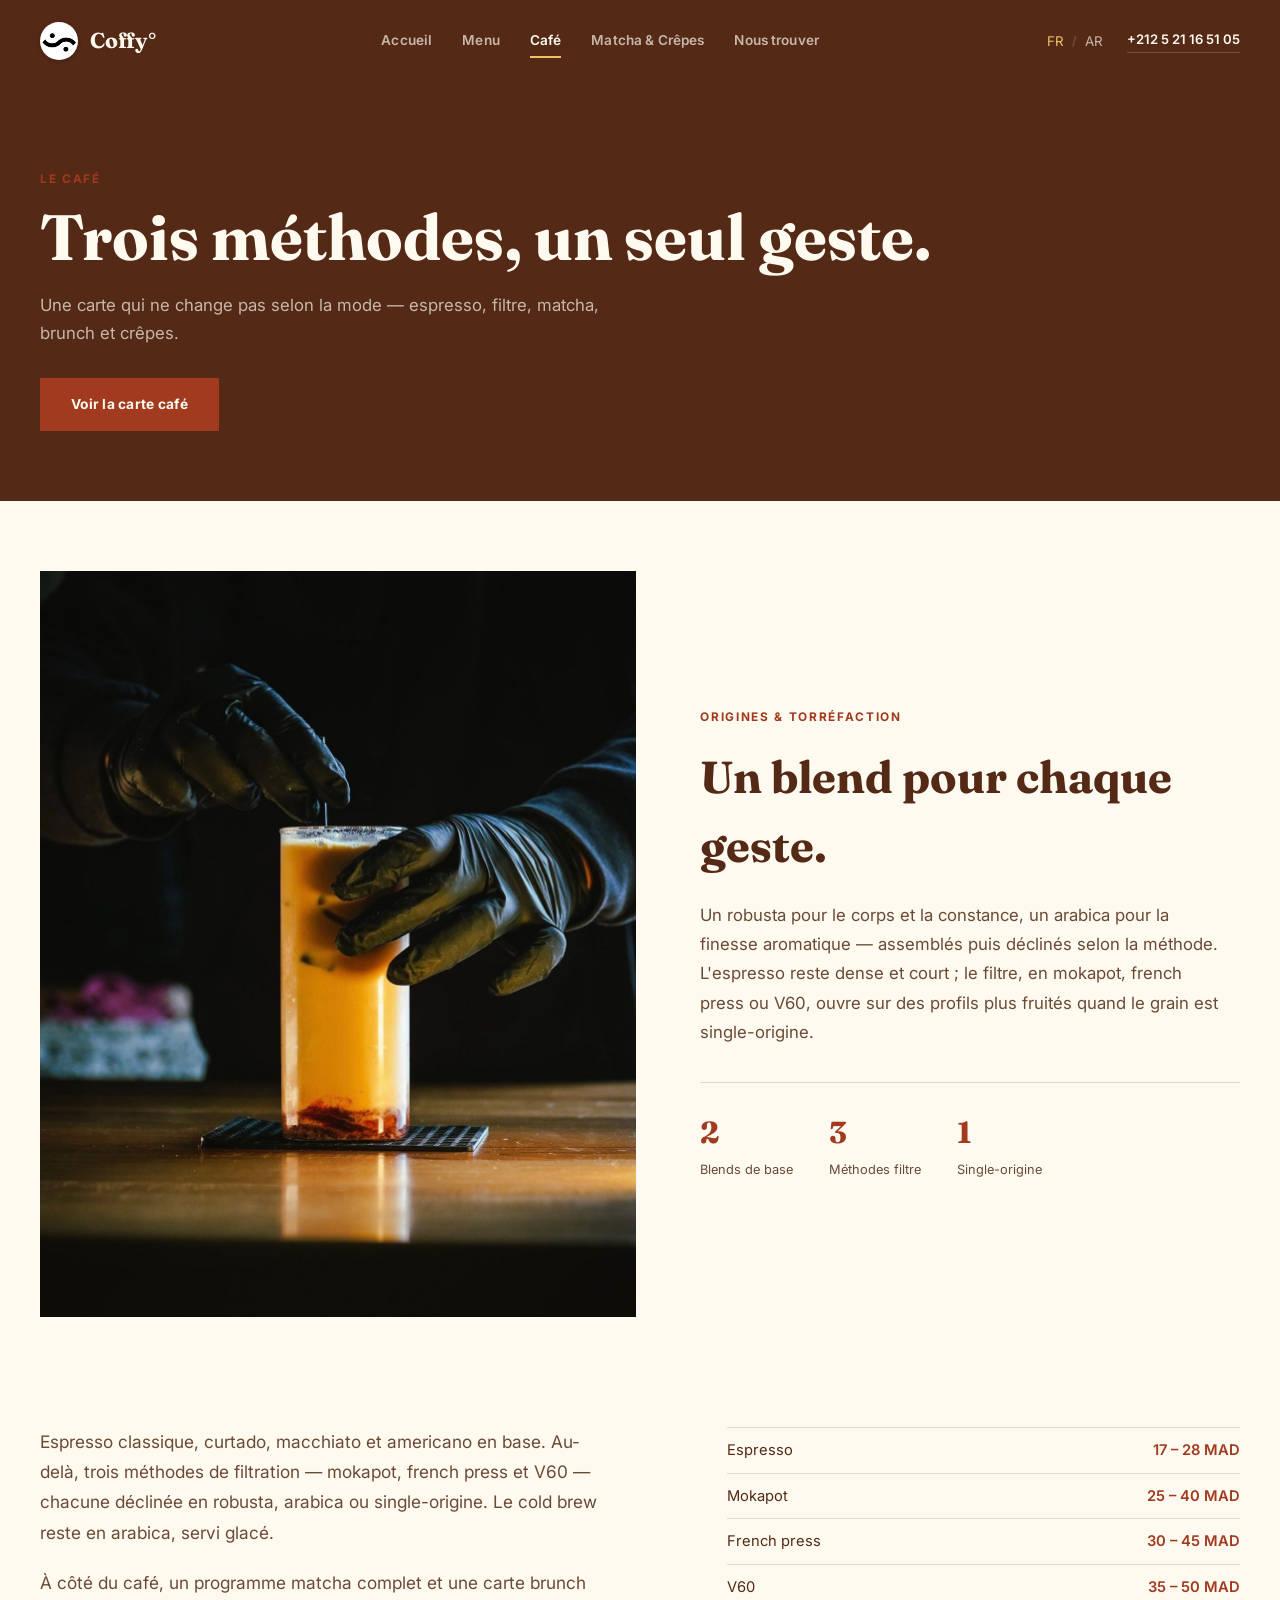
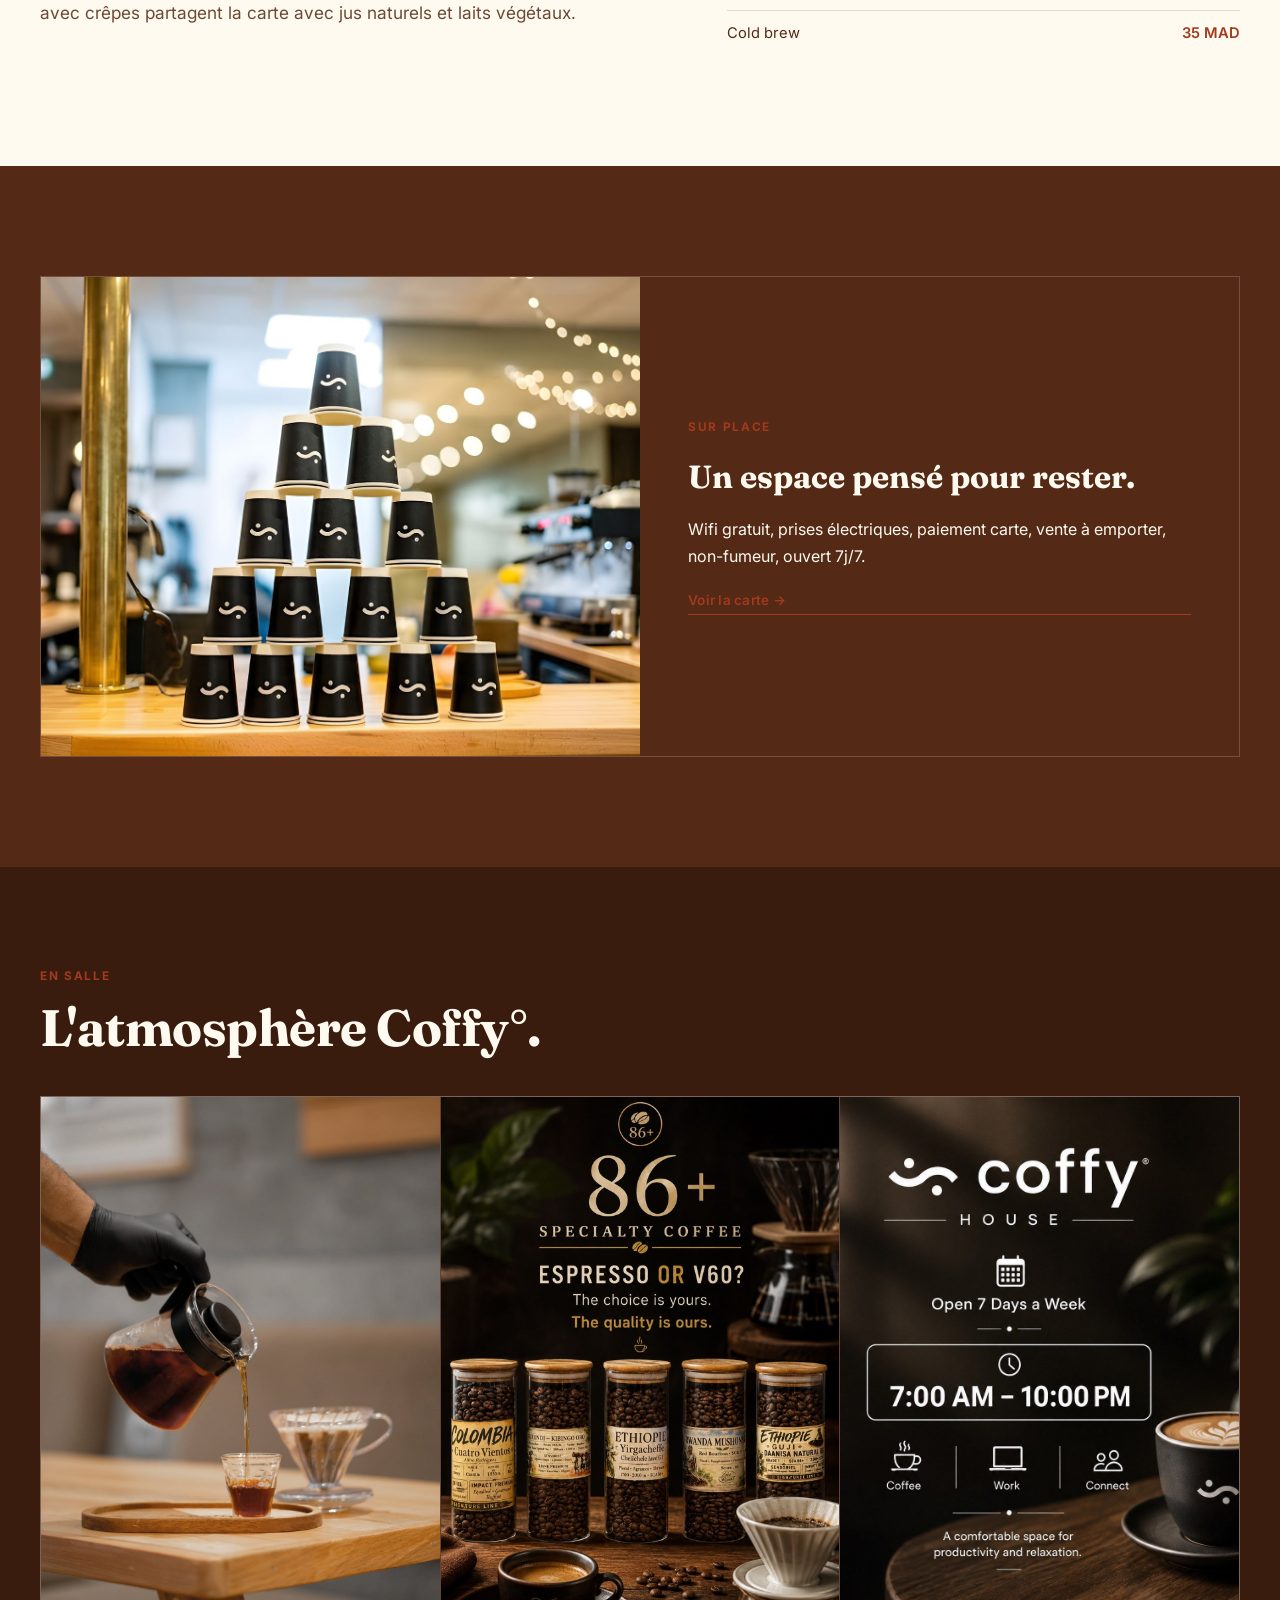
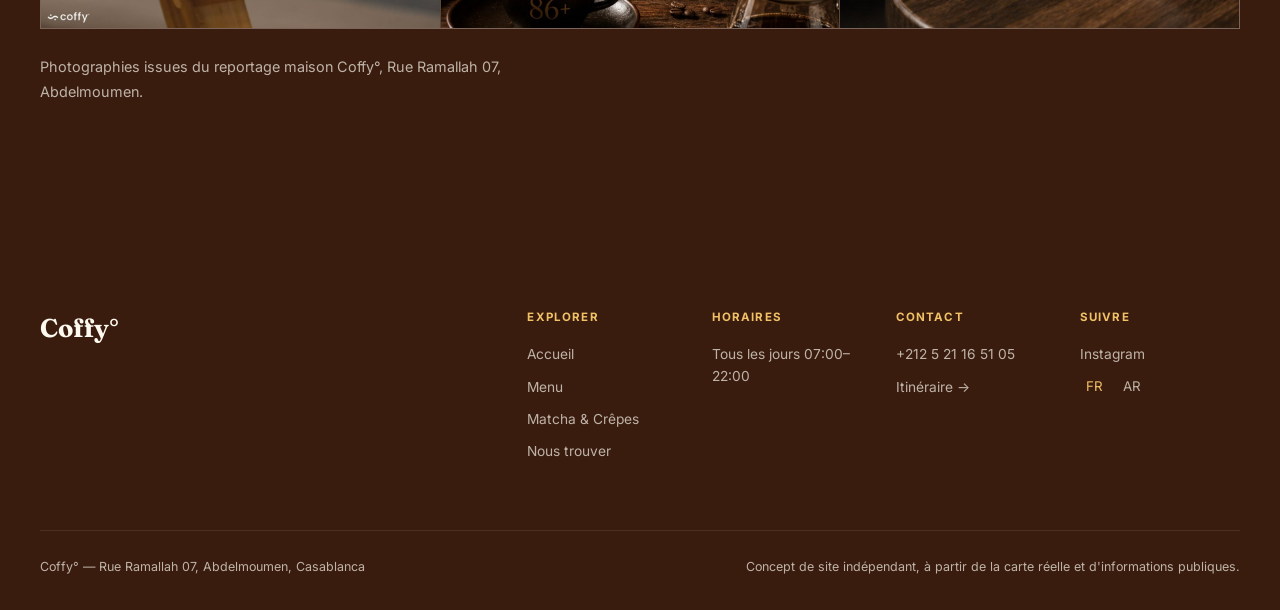
==== commit a4f01013: "Improve responsive design" ====
--- a/cafe.html
+++ b/cafe.html
@@ -5,8 +5,17 @@
 <meta name="viewport" content="width=device-width, initial-scale=1.0">
 <title>Le café — Coffy° House Casablanca</title>
 <meta name="description" content="Espresso, mokapot, french press, V60 et cold brew — la philosophie café de Coffy° House, Rue Ramallah 07, Abdelmoumen, Casablanca.">
+<meta property="og:title" content="Le café — Coffy° House Casablanca">
+<meta property="og:description" content="Espresso, mokapot, french press, V60 et cold brew — la philosophie café de Coffy° House.">
+<meta property="og:type" content="website">
+<meta property="og:url" content="https://coffy.network/cafe.html">
+<meta property="og:image" content="https://coffy.network/public/hero/hero.jpg">
+<meta property="og:locale" content="fr_MA">
+<meta name="twitter:card" content="summary_large_image">
 <meta name="theme-color" content="#542916">
-<link rel="icon" href="public/logo/Coffy.jpg" type="image/jpeg">
+<link rel="canonical" href="https://coffy.network/cafe.html">
+<link rel="icon" href="public/logo/favicon-32.png" type="image/png" sizes="32x32">
+<link rel="apple-touch-icon" href="public/logo/apple-touch-icon.png">
 <link rel="preconnect" href="https://fonts.googleapis.com">
 <link rel="preconnect" href="https://fonts.gstatic.com" crossorigin>
 <link href="https://fonts.googleapis.com/css2?family=Fraunces:ital,opsz,wght@0,9..144,500;0,9..144,600;0,9..144,700;1,9..144,500;1,9..144,600&family=Inter:ital,wght@0,400..800;1,400..800&family=Noto+Sans+Arabic:wght@400;500;600;700&display=swap" rel="stylesheet">
@@ -21,11 +30,11 @@
       <span class="word">Coffy°</span>
     </a>
     <div class="nav-links">
-      <a href="index.html" data-page="index">Accueil</a>
-      <a href="menu.html" data-page="menu">Menu</a>
-      <a href="cafe.html" data-page="cafe" class="active">Café</a>
-      <a href="matcha-atay.html" data-page="matcha-atay">Matcha &amp; Crêpes</a>
-      <a href="nous-trouver.html" data-page="nous-trouver">Nous trouver</a>
+      <a href="index.html" data-page="index" data-i18n="nav_accueil">Accueil</a>
+      <a href="menu.html" data-page="menu" data-i18n="nav_menu">Menu</a>
+      <a href="cafe.html" data-page="cafe" class="active" data-i18n="nav_cafe">Café</a>
+      <a href="matcha-atay.html" data-page="matcha-atay" data-i18n="nav_matchacrepes">Matcha &amp; Crêpes</a>
+      <a href="nous-trouver.html" data-page="nous-trouver" data-i18n="nav_trouver">Nous trouver</a>
     </div>
     <div class="nav-right">
       <div class="langswitch" role="group" aria-label="Choix de la langue">
@@ -39,12 +48,12 @@
     </div>
   </div>
   <div class="mobilenav" id="mobilenav">
-    <a href="index.html">Accueil</a>
-    <a href="menu.html">Menu</a>
-    <a href="cafe.html">Café</a>
-    <a href="matcha-atay.html">Matcha &amp; Crêpes</a>
-    <a href="nous-trouver.html">Nous trouver</a>
-    <a href="contact.html">Contact</a>
+    <a href="index.html" data-i18n="nav_accueil">Accueil</a>
+    <a href="menu.html" data-i18n="nav_menu">Menu</a>
+    <a href="cafe.html" data-i18n="nav_cafe">Café</a>
+    <a href="matcha-atay.html" data-i18n="nav_matchacrepes">Matcha &amp; Crêpes</a>
+    <a href="nous-trouver.html" data-i18n="nav_trouver">Nous trouver</a>
+    <a href="contact.html" data-i18n="nav_contact">Contact</a>
     <div class="mobilenav-foot">
       <div class="langswitch" role="group" aria-label="Choix de la langue">
         <button type="button" data-lang="fr">FR</button><span class="sep">/</span>
@@ -54,15 +63,14 @@
     </div>
   </div>
 </div>
-<div class="lang-note" id="langnote">Cette page est en cours de traduction — le contenu reste en français pour le moment. / هذه الصفحة قيد الترجمة، المحتوى معروض بالفرنسية حاليًا.</div>
 
 <header class="page-head">
   <div class="wrap">
-    <span class="eyebrow">Le café</span>
-    <h1>Trois méthodes, un seul geste.</h1>
-    <p>Une carte qui ne change pas selon la mode — espresso, filtre, matcha, brunch et crêpes.</p>
+    <span class="eyebrow" data-i18n="cafe_eyebrow">Le café</span>
+    <h1 data-i18n="cafe_h1">Trois méthodes, un seul geste.</h1>
+    <p data-i18n="cafe_lead">Une carte qui ne change pas selon la mode — espresso, filtre, matcha, brunch et crêpes.</p>
     <div class="hero-ctas" style="opacity:1;transform:none;margin-top:30px;">
-      <a class="btn btn-fill" href="menu.html">Voir la carte café</a>
+      <a class="btn btn-fill" href="menu.html" data-i18n="cafe_cta">Voir la carte café</a>
     </div>
   </div>
 </header>
@@ -72,13 +80,13 @@
     <div class="story reveal">
       <div class="story-img"><img src="public/coffy/3c.jpg" alt="Préparation d'une boisson glacée au comptoir Coffy°" loading="lazy"></div>
       <div class="story-text">
-        <span class="eyebrow">Origines &amp; torréfaction</span>
-        <h2 class="display">Un blend pour chaque geste.</h2>
-        <p class="sec-body">Un robusta pour le corps et la constance, un arabica pour la finesse aromatique — assemblés puis déclinés selon la méthode. L'espresso reste dense et court&nbsp;; le filtre, en mokapot, french press ou V60, ouvre sur des profils plus fruités quand le grain est single-origine.</p>
+        <span class="eyebrow" data-i18n="cafe_s1_eyebrow">Origines &amp; torréfaction</span>
+        <h2 class="display" data-i18n="cafe_s1_h2">Un blend pour chaque geste.</h2>
+        <p class="sec-body" data-i18n="cafe_s1_body">Un robusta pour le corps et la constance, un arabica pour la finesse aromatique — assemblés puis déclinés selon la méthode. L'espresso reste dense et court&nbsp;; le filtre, en mokapot, french press ou V60, ouvre sur des profils plus fruités quand le grain est single-origine.</p>
         <div class="story-stats">
-          <div class="story-stat"><b>2</b><span>Blends de base</span></div>
-          <div class="story-stat"><b>3</b><span>Méthodes filtre</span></div>
-          <div class="story-stat"><b>1</b><span>Single-origine</span></div>
+          <div class="story-stat"><b data-i18n="cafe_stat1_n">2</b><span data-i18n="cafe_stat1_l">Blends de base</span></div>
+          <div class="story-stat"><b data-i18n="cafe_stat2_n">3</b><span data-i18n="cafe_stat2_l">Méthodes filtre</span></div>
+          <div class="story-stat"><b data-i18n="cafe_stat3_n">1</b><span data-i18n="cafe_stat3_l">Single-origine</span></div>
         </div>
       </div>
     </div>
@@ -89,16 +97,16 @@
   <div class="wrap">
     <div style="display:grid;grid-template-columns:1.1fr .9fr;gap:60px;" class="reveal">
       <div>
-        <p style="font-size:1.08rem;line-height:1.75;color:var(--sub-paper);max-width:560px;margin:0 0 20px;">Espresso classique, curtado, macchiato et americano en base. Au-delà, trois méthodes de filtration — mokapot, french press et V60 — chacune déclinée en robusta, arabica ou single-origine. Le cold brew reste en arabica, servi glacé.</p>
-        <p style="font-size:1.08rem;line-height:1.75;color:var(--sub-paper);max-width:560px;">À côté du café, un programme matcha complet et une carte brunch avec crêpes partagent la carte avec jus naturels et laits végétaux.</p>
+        <p style="font-size:1.08rem;line-height:1.75;color:var(--sub-paper);max-width:560px;margin:0 0 20px;" data-i18n="cafe_s2_p1">Espresso classique, curtado, macchiato et americano en base. Au-delà, trois méthodes de filtration — mokapot, french press et V60 — chacune déclinée en robusta, arabica ou single-origine. Le cold brew reste en arabica, servi glacé.</p>
+        <p style="font-size:1.08rem;line-height:1.75;color:var(--sub-paper);max-width:560px;" data-i18n="cafe_s2_p2">À côté du café, un programme matcha complet et une carte brunch avec crêpes partagent la carte avec jus naturels et laits végétaux.</p>
       </div>
       <div>
         <table class="hours-table" style="border-top:1px solid var(--line);">
-          <tr style="border-top:none;"><td style="border-top:none;">Espresso</td><td style="border-top:none;">17 – 28 MAD</td></tr>
-          <tr><td>Mokapot</td><td>25 – 40 MAD</td></tr>
-          <tr><td>French press</td><td>30 – 45 MAD</td></tr>
-          <tr><td>V60</td><td>35 – 50 MAD</td></tr>
-          <tr><td>Cold brew</td><td>35 MAD</td></tr>
+          <tr style="border-top:none;"><td style="border-top:none;" data-i18n="cafe_row_espresso">Espresso</td><td style="border-top:none;">17 – 28 MAD</td></tr>
+          <tr><td data-i18n="cafe_row_mokapot">Mokapot</td><td>25 – 40 MAD</td></tr>
+          <tr><td data-i18n="cafe_row_frenchpress">French press</td><td>30 – 45 MAD</td></tr>
+          <tr><td data-i18n="cafe_row_v60">V60</td><td>35 – 50 MAD</td></tr>
+          <tr><td data-i18n="cafe_row_coldbrew">Cold brew</td><td>35 MAD</td></tr>
         </table>
       </div>
     </div>
@@ -110,10 +118,10 @@
     <div class="feature-large reveal">
       <div class="thumb"><img src="public/hero/hero.jpg" alt="Comptoir et salle Coffy° House, Rue Ramallah, Abdelmoumen" loading="lazy"></div>
       <div class="body">
-        <span class="eyebrow">Sur place</span>
-        <h3>Un espace pensé pour rester.</h3>
-        <p>Wifi gratuit, prises électriques, paiement carte, vente à emporter, non-fumeur, ouvert 7j/7.</p>
-        <a class="link-arrow terracotta" href="menu.html">Voir la carte →</a>
+        <span class="eyebrow" data-i18n="cafe_s3_eyebrow">Sur place</span>
+        <h3 data-i18n="cafe_s3_h3">Un espace pensé pour rester.</h3>
+        <p data-i18n="cafe_s3_body">Wifi gratuit, prises électriques, paiement carte, vente à emporter, non-fumeur, ouvert 7j/7.</p>
+        <a class="link-arrow terracotta" href="menu.html" data-i18n="cafe_s3_link">Voir la carte →</a>
       </div>
     </div>
   </div>
@@ -121,14 +129,14 @@
 
 <section class="section-roasted">
   <div class="wrap">
-    <span class="eyebrow">En salle</span>
-    <h2 class="sec-title" style="font-size:clamp(2rem,4vw,3.4rem);margin-bottom:40px;">L'atmosphère Coffy°.</h2>
+    <span class="eyebrow" data-i18n="cafe_s4_eyebrow">En salle</span>
+    <h2 class="sec-title" style="font-size:clamp(2rem,4vw,3.4rem);margin-bottom:40px;" data-i18n="cafe_s4_h2">L'atmosphère Coffy°.</h2>
     <div style="display:grid;grid-template-columns:1fr 1fr 1fr;gap:1px;background:var(--line-on-dark);border:1px solid var(--line-on-dark);" class="reveal">
       <div class="slot" style="aspect-ratio:3/4;border:none;"><img src="public/coffy/esp.jpg" alt="Préparation d'un café filtre au comptoir" loading="lazy"></div>
       <div class="slot" style="aspect-ratio:3/4;border:none;"><img src="public/coffy/86.jpg" alt="Sélection de cafés de spécialité en fûts, Coffy°" loading="lazy"></div>
       <div class="slot" style="aspect-ratio:3/4;border:none;"><img src="public/coffy/coffy.jpg" alt="Coin lecture et latte art Coffy° House" loading="lazy"></div>
     </div>
-    <p style="margin-top:26px;font-size:.9rem;color:var(--sub-on-dark);max-width:560px;line-height:1.7;">Photographies issues du reportage maison Coffy°, Rue Ramallah 07, Abdelmoumen.</p>
+    <p style="margin-top:26px;font-size:.9rem;color:var(--sub-on-dark);max-width:560px;line-height:1.7;" data-i18n="cafe_s4_note">Photographies issues du reportage maison Coffy°, Rue Ramallah 07, Abdelmoumen.</p>
   </div>
 </section>
 
@@ -138,23 +146,23 @@
       <div class="foot-mark">Coffy°</div>
       <div class="foot-cols">
         <div class="foot-col">
-          <h4>Explorer</h4>
-          <a href="index.html">Accueil</a>
-          <a href="menu.html">La carte</a>
-          <a href="matcha-atay.html">Matcha &amp; Crêpes</a>
-          <a href="nous-trouver.html">Nous trouver</a>
+          <h4 data-i18n="foot_explore">Explorer</h4>
+          <a href="index.html" data-i18n="nav_accueil">Accueil</a>
+          <a href="menu.html" data-i18n="nav_menu">Menu</a>
+          <a href="matcha-atay.html" data-i18n="nav_matchacrepes">Matcha &amp; Crêpes</a>
+          <a href="nous-trouver.html" data-i18n="nav_trouver">Nous trouver</a>
         </div>
         <div class="foot-col">
-          <h4>Horaires</h4>
-          <span>Tous les jours 07:00–22:00</span>
+          <h4 data-i18n="foot_hours">Horaires</h4>
+          <span data-i18n="foot_hours_line">Tous les jours 07:00–22:00</span>
         </div>
         <div class="foot-col">
-          <h4>Contact</h4>
+          <h4 data-i18n="foot_contact">Contact</h4>
           <a href="tel:+212521165105">+212 5 21 16 51 05</a>
-          <a href="https://www.google.com/maps/dir/?api=1&destination=33.57774,-7.6260107" target="_blank" rel="noopener">Itinéraire →</a>
+          <a href="https://www.google.com/maps/dir/?api=1&destination=33.57774,-7.6260107" target="_blank" rel="noopener" data-i18n="loc_itin">Itinéraire →</a>
         </div>
         <div class="foot-col">
-          <h4>Suivre</h4>
+          <h4 data-i18n="foot_follow">Suivre</h4>
           <a href="https://www.instagram.com/coffy.network/" target="_blank" rel="noopener">Instagram</a>
           <div class="foot-lang" role="group" aria-label="Choix de la langue" style="margin-top:10px;">
             <button type="button" data-lang="fr">FR</button>
@@ -164,8 +172,8 @@
       </div>
     </div>
     <div class="foot-bottom">
-      <span>Coffy° — Rue Ramallah 07, Abdelmoumen, Casablanca</span>
-      <span>Concept de site indépendant, à partir de la carte réelle et d'informations publiques</span>
+      <span data-i18n="foot_bottom1">Coffy° — Rue Ramallah 07, Abdelmoumen, Casablanca</span>
+      <span data-i18n="foot_bottom2">Concept de site indépendant, à partir de la carte réelle et d'informations publiques.</span>
     </div>
   </div>
 </footer>
--- a/styles.css
+++ b/styles.css
@@ -177,13 +177,6 @@
 }
 .mobilenav-foot{ margin-top:32px; display:flex; align-items:center; justify-content:space-between; flex-wrap:wrap; gap:14px; }
 
-.lang-note{
-  display:none; position:fixed; top:0; left:0; right:0; z-index:199; text-align:center;
-  background:var(--espresso); color:var(--miel-dore); font-family:var(--f-ui); font-size:.72rem; font-weight:600;
-  padding:8px 16px; letter-spacing:.01em;
-}
-.lang-note.show{ display:block; }
-
 /* =====================================================
    HERO
    ===================================================== */
